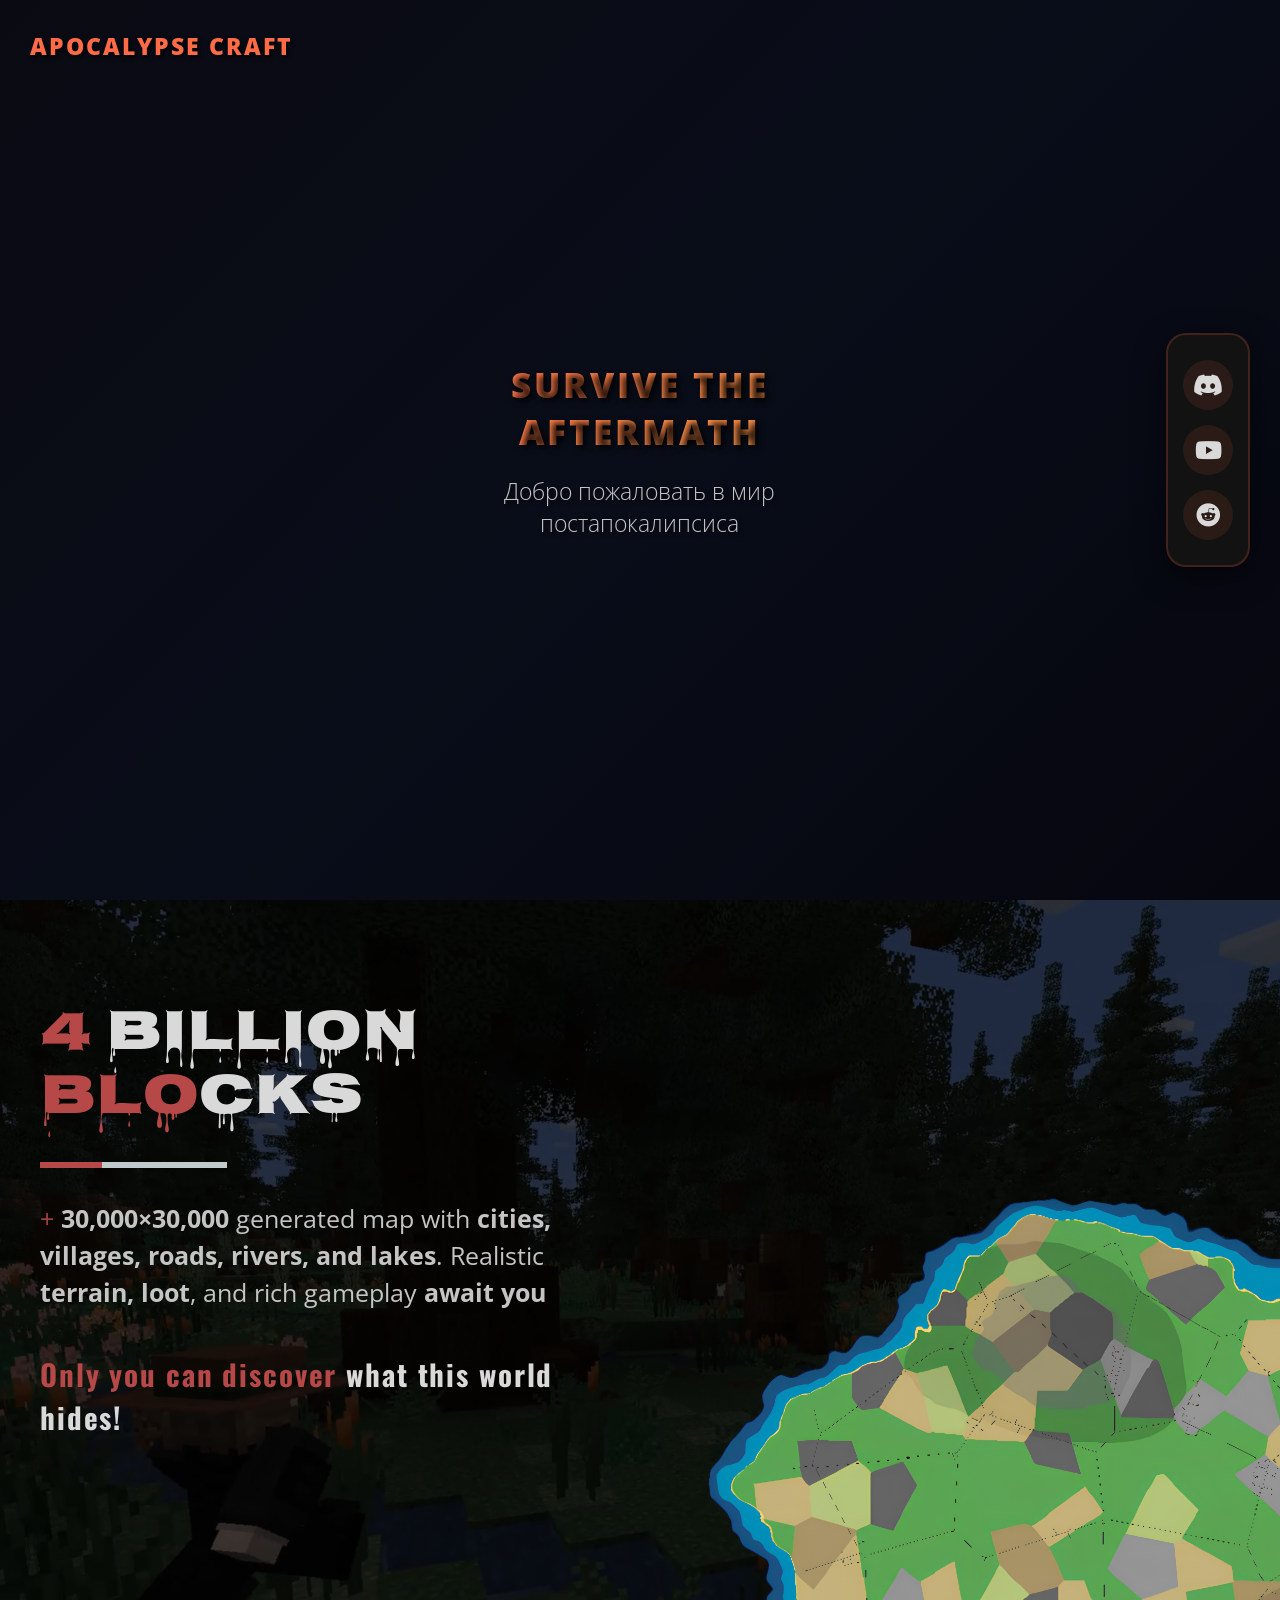
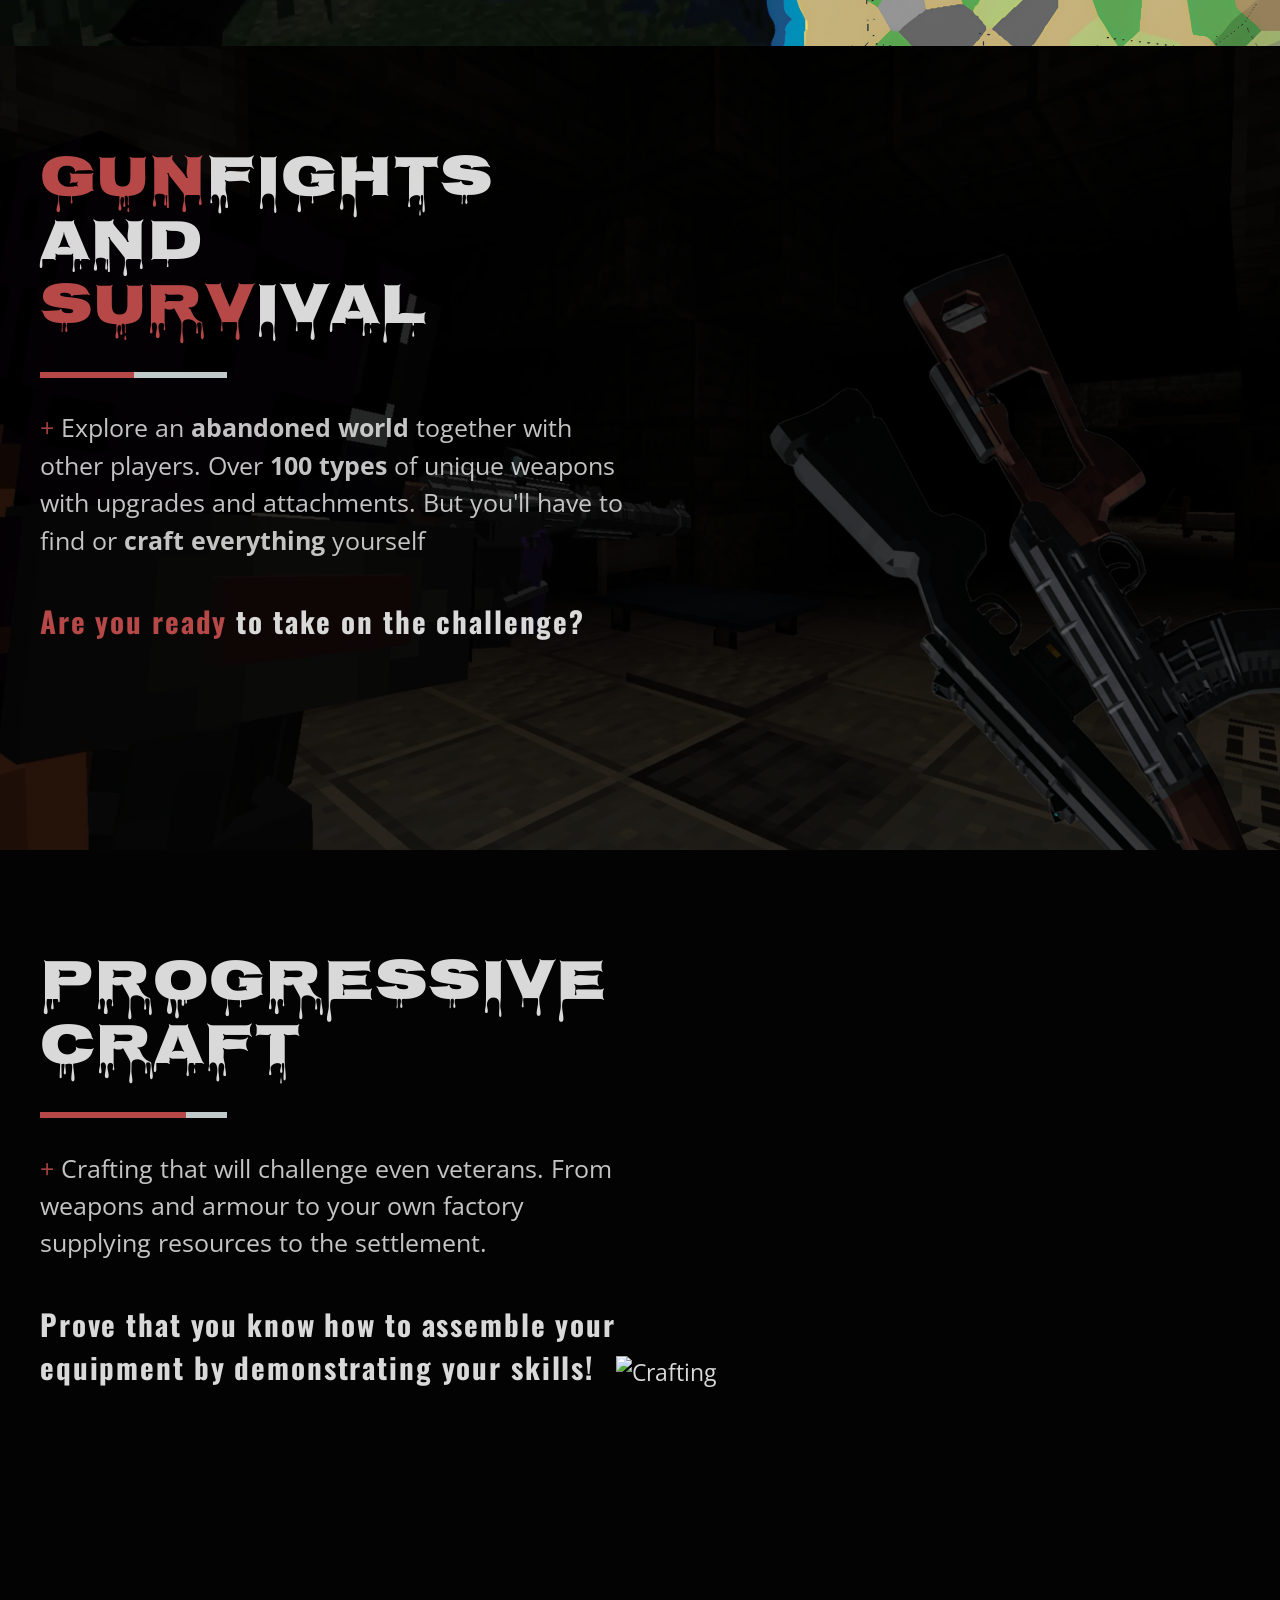
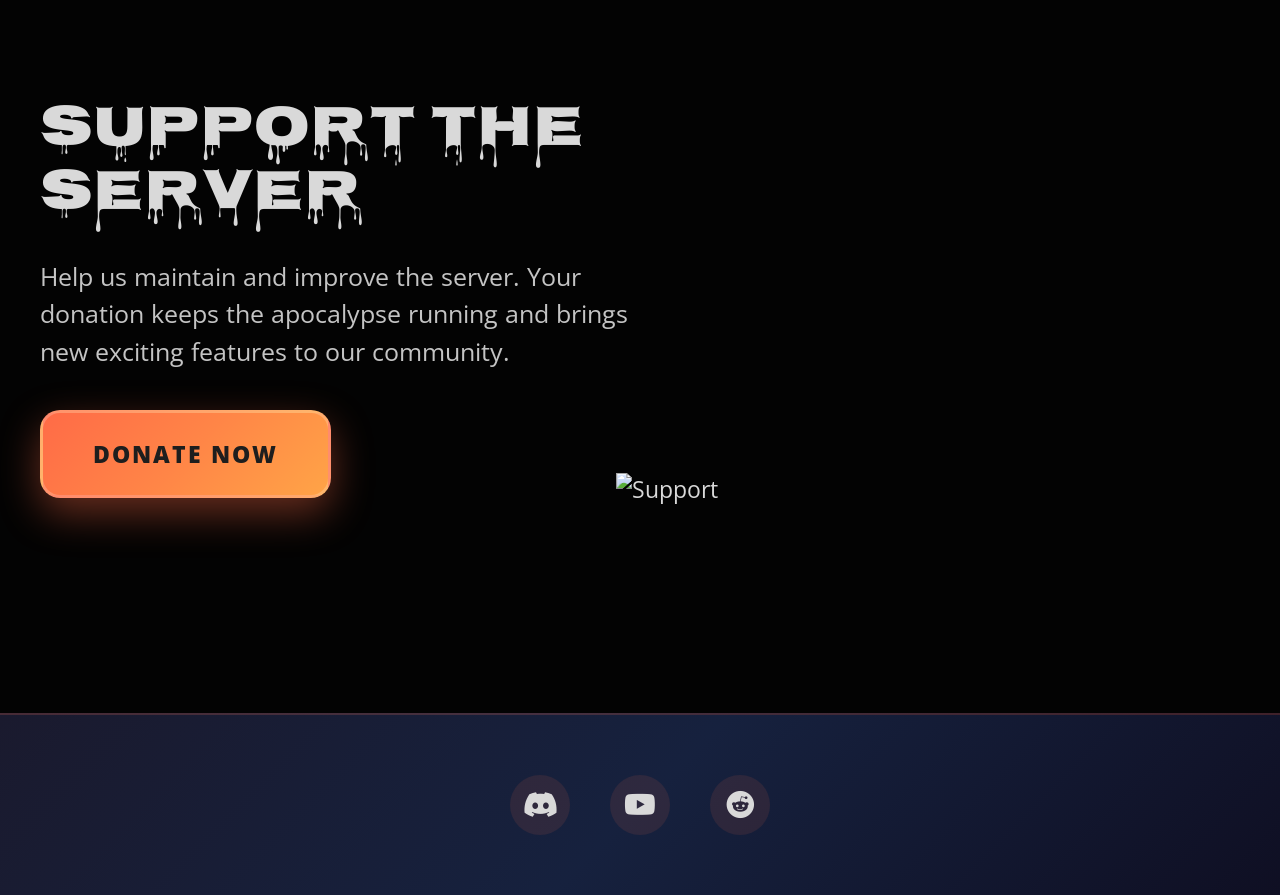
==== index.html @ eb26d397 "update kakoita" ====
<!DOCTYPE html>
<html lang="ru">
<head>
    <meta charset="UTF-8">
    <meta name="viewport" content="width=device-width, initial-scale=1.0">
    <title>Apocalypse Craft - Майнкрафт Сервер</title>
    <link href="https://cdnjs.cloudflare.com/ajax/libs/font-awesome/6.0.0/css/all.min.css" rel="stylesheet">
    <link rel="preconnect" href="https://fonts.googleapis.com">
    <link rel="preconnect" href="https://fonts.gstatic.com" crossorigin>
    <link href="https://fonts.googleapis.com/css2?family=Bebas+Neue&family=Nosifer&family=Open+Sans:ital,wght@0,300..800;1,300..800&family=Oswald:wght@200..700&family=Roboto:ital,wght@0,100..900;1,100..900&display=swap" rel="stylesheet">


    <link rel="stylesheet" href="style.css">
</head>
<body>
<!-- Героическая секция -->
<section class="hero-section">
    <div class="smoke-overlay"></div>
    <video class="hero-video" autoplay muted loop>
        <source src="https://commondatastorage.googleapis.com/gtv-videos-bucket/sample/BigBuckBunny.mp4"
                type="video/mp4">
    </video>
    <div class="hero-overlay"></div>

    <div class="logo">APOCALYPSE CRAFT</div>

    <div class="social-panel">
        <a href="#" class="social-icon">
            <i class="fab fa-discord"></i>
        </a>
        <a href="#" class="social-icon">
            <i class="fab fa-youtube"></i>
        </a>
        <a href="#" class="social-icon">
            <i class="fab fa-reddit"></i>
        </a>
    </div>

    <div class="hero-content">
        <div class="hero-text">
            <h1 class="hero-title">SURVIVE THE AFTERMATH</h1>
            <p class="hero-subtitle">Добро пожаловать в мир постапокалипсиса</p>
        </div>
    </div>
</section>

<!-- Мобильная панель соцсетей -->
<div class="mobile-social">
    <a href="#" class="social-icon">
        <i class="fab fa-discord"></i>
    </a>
    <a href="#" class="social-icon">
        <i class="fab fa-youtube"></i>
    </a>
    <a href="#" class="social-icon">
        <i class="fab fa-reddit"></i>
    </a>
</div>

<!-- Секция 1: 4 billion blocks -->
<section class="content-section section-1">
    <img src="img/back1.png" alt="" class="bg">
    <div class="smoke-overlay"></div>
    <div class="section-overlay"></div>

    <div class="container">
        <div class="content-text">
            <h2><span>4 </span>billion <span>blo</span>cks</h2>
            <div class="planka planka1"><span></span><span></span></div>
            <p><span>+</span>
                <strong>30,000×30,000</strong> generated map with <strong>cities, villages, roads, rivers, and lakes</strong>. Realistic
                <strong>terrain, loot</strong>,
                and
                rich gameplay <strong>await you</strong>
            </p>
            <div class="cta-text"><span>Only you can discover</span> what this world hides!</div>
        </div>
    </div>
    <img src="img/map.png" alt="Minecraft World" class="ui-element">
</section>

<!-- Секция 2: Gunfights and Survival -->
<section class="content-section section-2">
    <img src="img/back2.png" alt="" class="bg">
    <div class="smoke-overlay"></div>
    <div class="section-overlay"></div>
    <div class="container">
        <div class="content-text">
            <h2><span>Gun</span>fights and<br><span>Surv</span>ival</h2>
            <div class="planka planka2"><span></span><span></span></div>
            <p><span>+</span> Explore an <strong>abandoned world</strong> together with other players. Over <strong>100 types</strong> of unique weapons with
                upgrades and attachments. But you'll have to find or <strong>craft everything</strong> yourself</p>
            <div class="cta-text"><span>Are you ready</span> to take on the challenge?</div>
        </div>
    </div>
    <img src="img/rifle.png"
         alt="Combat Gear" class="ui-element">
</section>

<!-- Секция 3: Progressive Craft -->
<section class="content-section section-3">
    <div class="smoke-overlay"></div>
    <div class="section-overlay"></div>
    <div class="container">
        <div class="content-grid">
            <div class="content-text">
                <h2>Progressive Craft</h2>
                <div class="planka planka3"><span></span><span></span></div>
                <p><span>+</span> Crafting that will challenge even veterans. From weapons and armour to your own factory supplying
                    resources to the settlement.</p>
                <div class="cta-text">Prove that you know how to assemble your equipment by demonstrating your skills!
                </div>
            </div>
            <div class="content-image">
                <img src="https://images.unsplash.com/photo-1581833971358-2c8b550f87b3?w=800&h=600&fit=crop"
                     alt="Crafting" class="ui-element">
            </div>
        </div>
    </div>
</section>

<!-- Секция 4: Донат -->
<section class="content-section section-4">
    <div class="smoke-overlay"></div>
    <div class="section-overlay"></div>
    <div class="container">
        <div class="content-grid">
            <div class="content-text">
                <h2>Support the<br>Server</h2>
                <p>Help us maintain and improve the server. Your donation keeps the apocalypse running and brings new
                    exciting features to our community.</p>
                <a href="#" class="donate-btn">Donate Now</a>
            </div>
            <div class="content-image">
                <img src="https://images.unsplash.com/photo-1559526324-593bc073d938?w=800&h=600&fit=crop" alt="Support"
                     class="ui-element">
            </div>
        </div>
    </div>
</section>

<!-- Футер -->
<footer class="footer">
    <div class="footer-social">
        <a href="#" class="social-icon">
            <i class="fab fa-discord"></i>
        </a>
        <a href="#" class="social-icon">
            <i class="fab fa-youtube"></i>
        </a>
        <a href="#" class="social-icon">
            <i class="fab fa-reddit"></i>
        </a>
    </div>
</footer>

<script src="main.js"></script>
</body>
</html>
---- style.css ----
* {
  margin: 0;
  padding: 0;
  box-sizing: border-box;
}

html {
  font-size: calc(1vw + 0.5rem);
}

body {
  font-family: "Open Sans", sans-serif;
  color: #D9D9D9;
  overflow-x: hidden;
  font-size: calc(1vw + 0.5rem);
  background: #0a0a0a;
}

@keyframes smokeFloat {
  0%, 100% {
    opacity: 0.3;
    transform: translateY(0px);
  }
  50% {
    opacity: 0.5;
    transform: translateY(-10px);
  }
}
@keyframes heroFadeIn {
  from {
    opacity: 0;
    transform: translateY(30px);
  }
  to {
    opacity: 1;
    transform: translateY(0);
  }
}
@keyframes slideInLeft {
  from {
    opacity: 0;
    transform: translateX(-50px);
  }
  to {
    opacity: 1;
    transform: translateX(0);
  }
}
@keyframes slideInRight {
  from {
    opacity: 0;
    transform: translateX(50px);
  }
  to {
    opacity: 1;
    transform: translateX(0);
  }
}
@keyframes ambientGlow {
  0% {
    opacity: 0.3;
  }
  100% {
    opacity: 0.7;
  }
}
.hero-section {
  position: relative;
  height: 100vh;
  overflow: hidden;
  display: flex;
  align-items: center;
  justify-content: center;
  background: linear-gradient(135deg, #1a1a2e, #16213e, #0f0f23);
}
.hero-section .hero-video {
  position: absolute;
  top: 0;
  left: 0;
  width: 100%;
  height: 100%;
  top: 50%;
  left: 50%;
  min-width: 100%;
  min-height: 100%;
  width: auto;
  height: auto;
  transform: translate(-50%, -50%);
  z-index: -1;
  opacity: 0.4;
}
.hero-section .hero-overlay {
  position: absolute;
  top: 0;
  left: 0;
  width: 100%;
  height: 100%;
  background: rgba(0, 0, 0, 0.6);
  z-index: 0;
}
.hero-section .hero-content {
  position: relative;
  height: 100vh;
  display: flex;
  align-items: center;
  justify-content: center;
  text-align: center;
  z-index: 2;
  padding: 20px;
}
.hero-section .hero-text {
  max-width: 90%;
  animation: heroFadeIn 2s ease-out;
}
.hero-section .hero-title {
  font-weight: 900;
  margin-bottom: 20px;
  text-shadow: 3px 3px 6px rgba(0, 0, 0, 0.9);
  letter-spacing: 3px;
  background: linear-gradient(135deg, #ff6b47, #ff8547, #ffa447);
  -webkit-background-clip: text;
  -webkit-text-fill-color: transparent;
  background-clip: text;
}
.hero-section .hero-subtitle {
  text-shadow: 2px 2px 4px rgba(0, 0, 0, 0.9);
  opacity: 0.9;
  font-weight: 300;
}

.logo {
  position: absolute;
  top: 30px;
  left: 30px;
  z-index: 3;
  font-weight: 900;
  color: #ff6b47;
  text-shadow: 2px 2px 4px rgba(0, 0, 0, 0.8);
  letter-spacing: 2px;
}

.social-panel {
  position: absolute;
  right: 30px;
  top: 50%;
  transform: translateY(-50%);
  z-index: 3;
  background: rgba(20, 20, 20, 0.95);
  padding: 25px 15px;
  border-radius: 20px;
  backdrop-filter: blur(15px);
  border: 2px solid rgba(255, 107, 71, 0.2);
  box-shadow: 0 10px 30px rgba(0, 0, 0, 0.5);
}

.social-icon {
  display: block;
  width: 50px;
  height: 50px;
  margin-bottom: 15px;
  background: rgba(255, 107, 71, 0.1);
  border-radius: 50%;
  display: flex;
  align-items: center;
  justify-content: center;
  color: #D9D9D9;
  text-decoration: none;
  font-size: 24px;
  transition: all 0.4s cubic-bezier(0.175, 0.885, 0.32, 1.275);
  border: 2px solid transparent;
}
.social-icon:last-child {
  margin-bottom: 0;
}
.social-icon:hover {
  background: linear-gradient(135deg, #ff6b47, #ff8547, #ffa447);
  color: #1E1E1E;
  transform: scale(1.15) rotate(5deg);
  border-color: rgba(255, 107, 71, 0.5);
  box-shadow: 0 5px 20px rgba(255, 107, 71, 0.4);
}

.mobile-social {
  display: none;
  padding: 20px 0;
  background: rgba(20, 20, 20, 0.95);
  text-align: center;
  backdrop-filter: blur(15px);
  border-bottom: 2px solid rgba(255, 107, 71, 0.2);
}
.mobile-social .social-icon {
  display: inline-block;
  margin: 0 15px;
}

.content-section {
  max-height: 100vh;
  position: relative;
  display: flex;
  align-items: center;
  justify-content: center;
  padding: 100px 0;
  overflow: hidden;
}
@media (min-width: 2500px) {
  .content-section {
    padding: 10rem 0;
  }
}
@media (max-width: 2500px) {
  .content-section {
    padding: 5rem 0;
  }
}
@media (max-width: 1600px) {
  .content-section {
    padding-bottom: 10rem;
  }
}
.bg {
  position: absolute;
  left: 0;
  top: 0;
  width: 100vw;
  height: 100vh;
  object-fit: cover;
}

.section-overlay {
  position: absolute;
  top: 0;
  left: 0;
  width: 100%;
  height: 100%;
  background: rgba(0, 0, 0, 0.75);
  z-index: 0;
}

.container {
  max-width: 1600px;
  margin: 0 auto;
  padding: 0 40px;
  position: relative;
  z-index: 2;
  width: 100%;
}

.content-text {
  position: relative;
  z-index: 3;
  animation: slideInLeft 1s ease-out;
}
@media (min-width: 1000px) {
  .content-text {
    max-width: 50%;
  }
}
@media (max-width: 1000px) {
  .content-text {
    max-width: 90%;
  }
}
@media (max-width: 600px) {
  .content-text {
    max-width: 95%;
  }
}
.content-text h2 {
  font-family: "Nosifer", sans-serif;
  font-size: 2.8rem;
  font-weight: 500;
  margin-bottom: 30px;
  line-height: 1.1;
}
.content-text h2 span {
  color: #b64848;
}
@media (max-width: 1000px) {
  .content-text h2 {
    font-size: 3.2rem;
  }
}
.content-text p {
  font-size: 1.2rem;
  line-height: 1.5;
  margin-bottom: 40px;
  opacity: 0.9;
  font-weight: 400;
}
@media (max-width: 1000px) {
  .content-text p {
    font-size: 1.8rem;
  }
}
.content-text p span {
  color: #b64848;
}
.content-text .planka {
  display: flex;
  padding-bottom: 1.5rem;
}
.content-text .planka span {
  display: block;
  height: 0.3rem;
}
.content-text .planka span:first-child {
  background: #b64848;
}
.content-text .planka span:last-child {
  background: #C0CACB;
}
.content-text .planka1 span:first-child {
  width: 3rem;
}
.content-text .planka1 span:last-child {
  width: 6rem;
}
.content-text .planka2 span:first-child {
  width: 4.5rem;
}
.content-text .planka2 span:last-child {
  width: 4.5rem;
}
.content-text .planka3 span:first-child {
  width: 7rem;
}
.content-text .planka3 span:last-child {
  width: 2rem;
}

.cta-text {
  font-family: "Oswald", sans-serif;
  font-size: 1.4rem;
  font-weight: 700;
  letter-spacing: 0.09rem;
  text-shadow: none;
}
.cta-text span {
  color: #b64848;
}
@media (max-width: 1000px) {
  .cta-text {
    font-size: 2.4rem;
  }
}

.ui-element {
  animation: slideInRight 1s ease-out;
  transition: all 0.3s ease;
  z-index: 2;
  pointer-events: auto;
  width: 20rem;
}
@media (min-width: 1920px) {
  .ui-element {
    width: 35rem;
  }
}
@media (min-width: 1600px) {
  .ui-element {
    width: 30rem;
    position: absolute;
    right: 0;
    bottom: 0;
  }
}
@media (max-width: 1600px) {
  .ui-element {
    width: 30rem;
    position: absolute;
    right: 0;
    bottom: 0;
  }
}
@media (max-width: 1000px) {
  .ui-element {
    width: 25rem;
    bottom: -10rem;
  }
}
@media (max-width: 600px) {
  .ui-element {
    width: 20rem;
  }
}

.donate-btn {
  display: inline-block;
  padding: 25px 50px;
  background: linear-gradient(135deg, #ff6b47, #ff8547, #ffa447);
  color: #1E1E1E;
  text-decoration: none;
  font-weight: 900;
  border-radius: 20px;
  transition: all 0.4s cubic-bezier(0.175, 0.885, 0.32, 1.275);
  box-shadow: 0 15px 40px rgba(255, 107, 71, 0.4);
  text-transform: uppercase;
  letter-spacing: 2px;
  border: 3px solid rgba(255, 255, 255, 0.2);
  position: relative;
  overflow: hidden;
}
.donate-btn::before {
  content: "";
  position: absolute;
  top: 0;
  left: 0;
  width: 100%;
  height: 100%;
  top: 0;
  left: -100%;
  background: linear-gradient(90deg, transparent, rgba(255, 255, 255, 0.3), transparent);
  transition: left 0.8s ease;
}
.donate-btn:hover {
  transform: translateY(-8px) scale(1.05);
  box-shadow: 0 25px 60px rgba(255, 107, 71, 0.4);
  border-color: rgba(255, 255, 255, 0.4);
}
.donate-btn:hover::before {
  left: 100%;
}

.footer {
  background: linear-gradient(135deg, #1a1a2e, #16213e, #0f0f23);
  padding: 60px 0;
  text-align: center;
  position: relative;
  z-index: 2;
  border-top: 2px solid rgba(255, 107, 71, 0.2);
}

.footer-social {
  display: flex;
  align-items: center;
  justify-content: center;
  gap: 40px;
}
.footer-social .social-icon {
  position: relative;
  margin: 0;
  width: 60px;
  height: 60px;
  font-size: 28px;
}

@media (max-width: 768px) {
  .social-panel {
    display: none;
  }
  .mobile-social {
    display: block;
  }
  .container {
    padding: 0 20px;
  }
  .content-section {
    background-attachment: scroll;
  }
  .logo {
    top: 20px;
    left: 20px;
  }
  .donate-btn {
    padding: 20px 40px;
  }
}
@media (max-width: 480px) {
  .hero-content {
    padding: 10px;
  }
  .donate-btn {
    padding: 15px 30px;
    font-size: 1rem;
  }
  .footer-social {
    flex-direction: row;
    flex-wrap: wrap;
    gap: 20px;
  }
  .footer-social .social-icon {
    width: 50px;
    height: 50px;
    font-size: 24px;
  }
}

/*# sourceMappingURL=style.css.map */
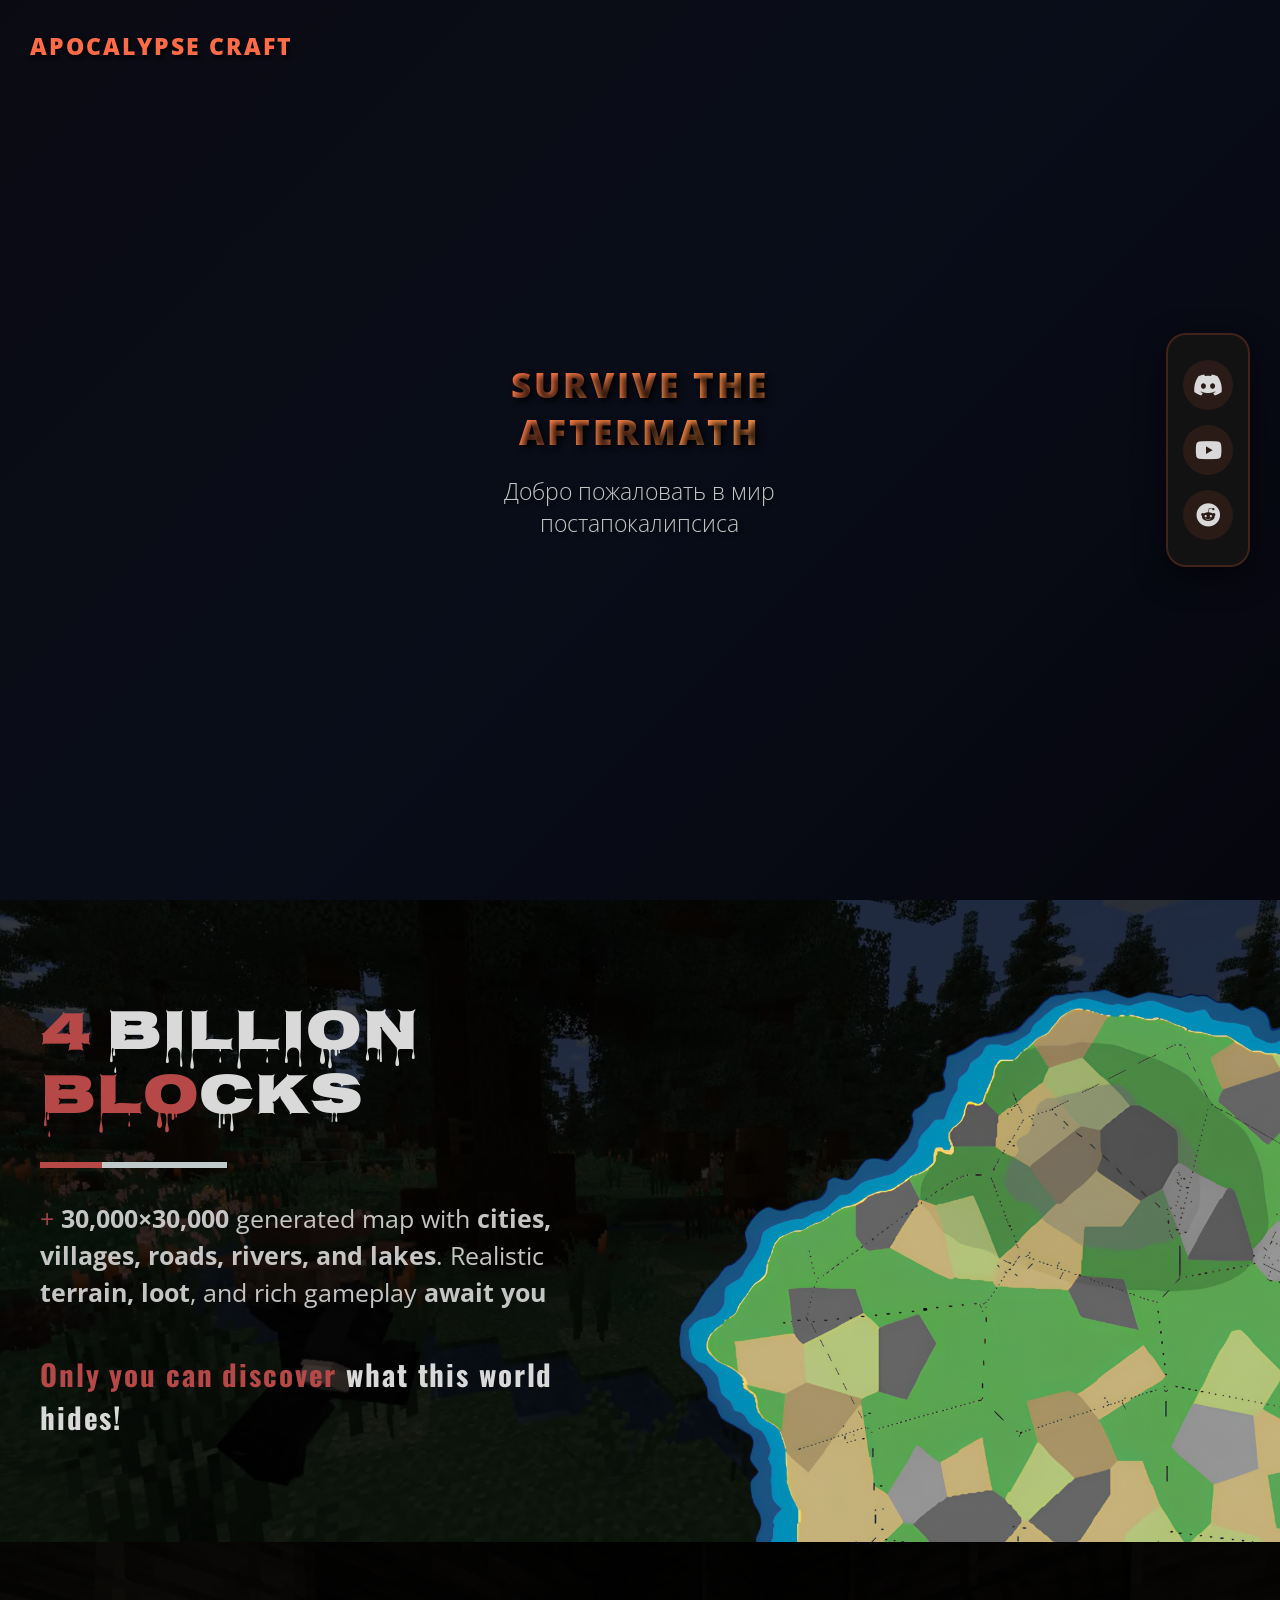
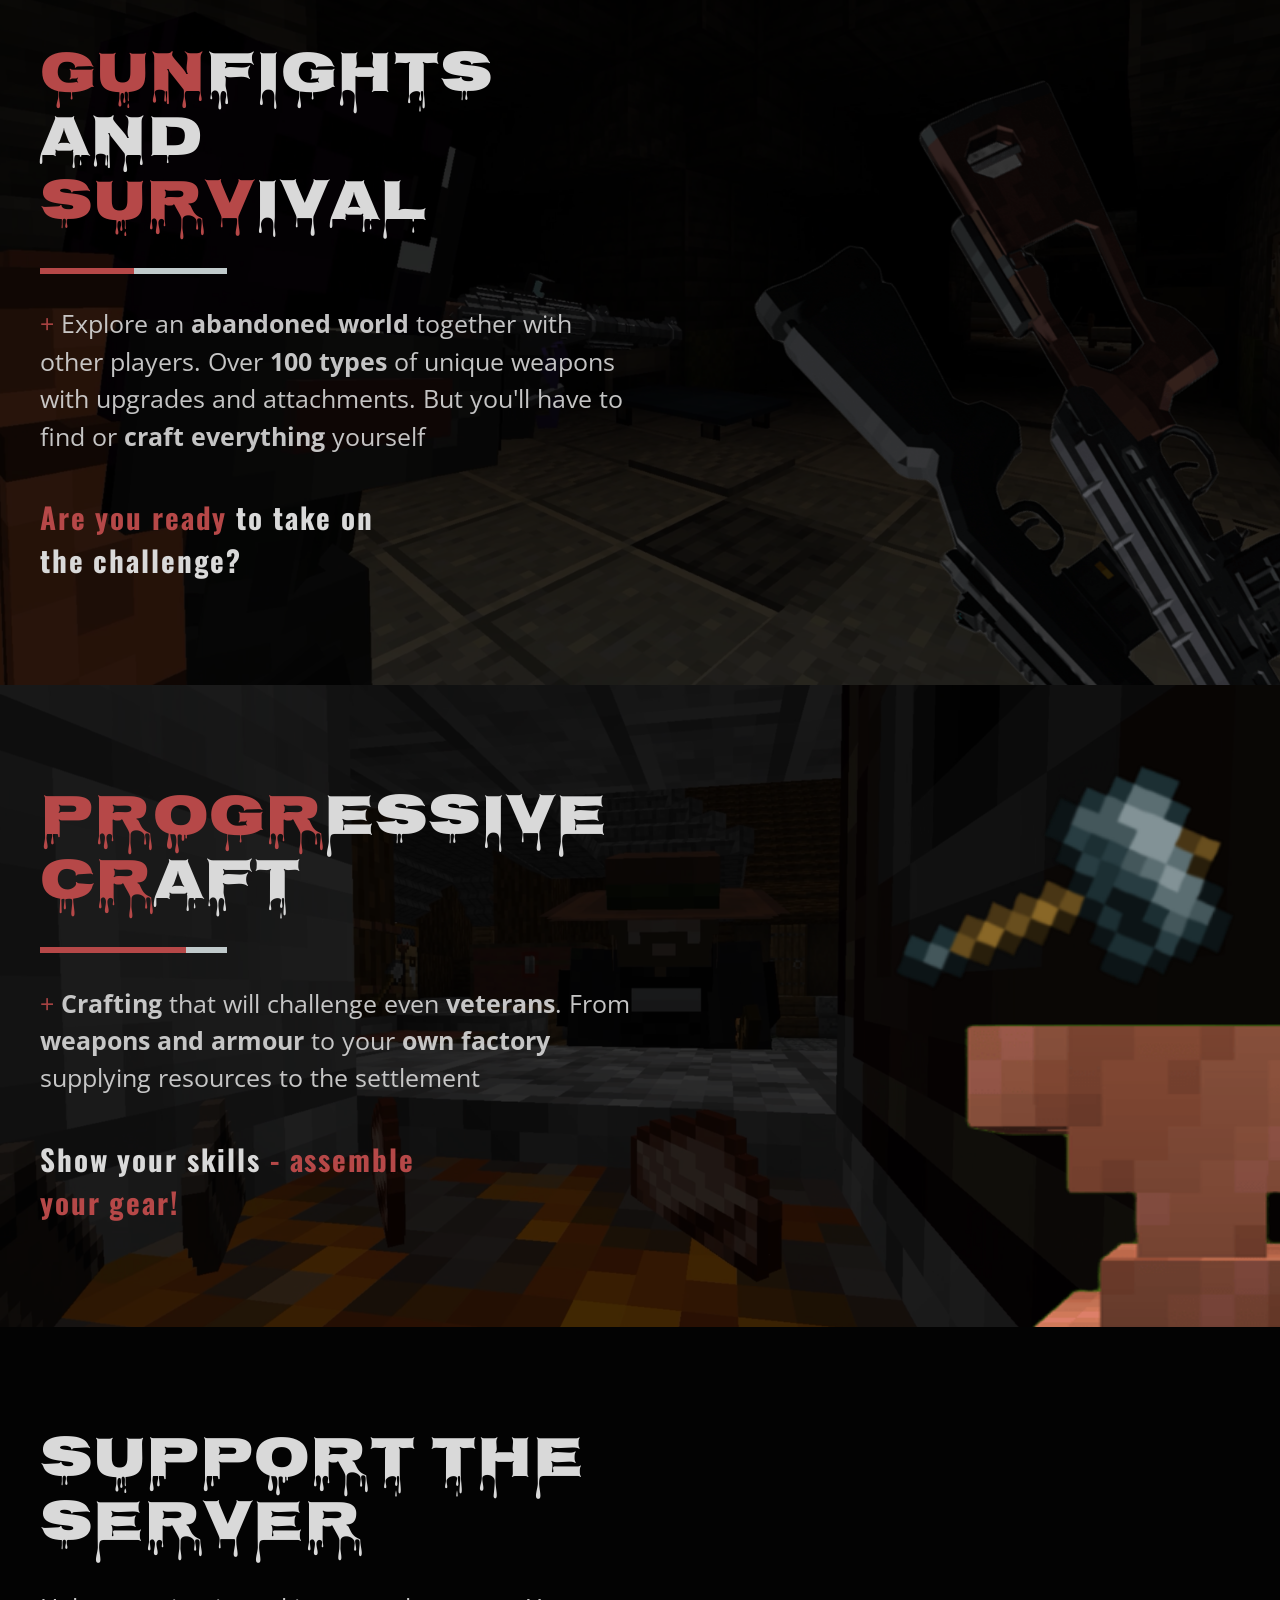
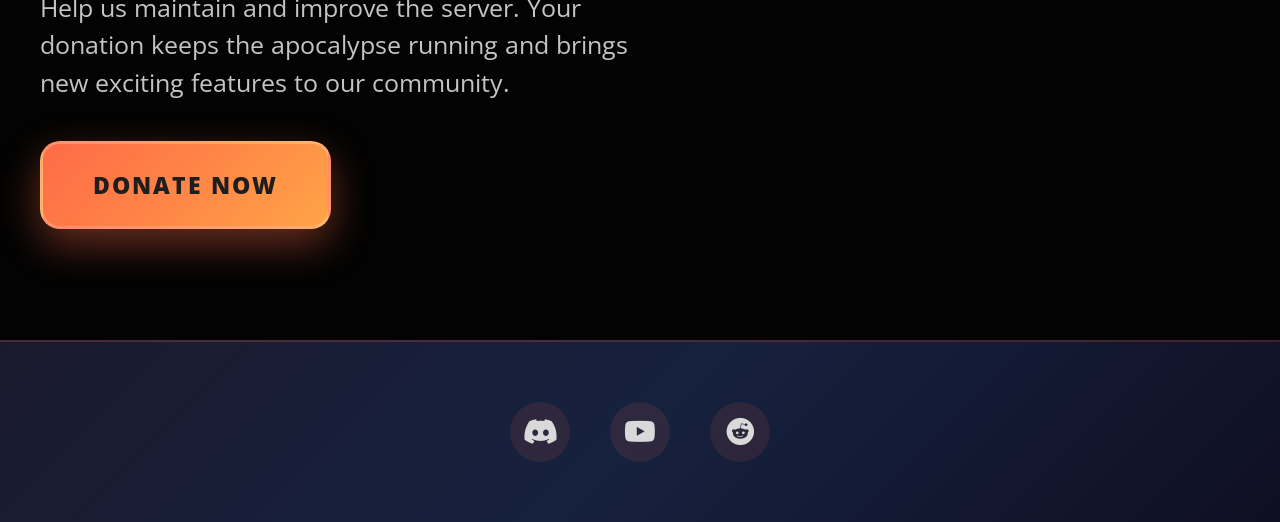
==== commit e9a7d2a9: "update sections 1,2,3" ====
--- a/index.html
+++ b/index.html
@@ -7,7 +7,8 @@
     <link href="https://cdnjs.cloudflare.com/ajax/libs/font-awesome/6.0.0/css/all.min.css" rel="stylesheet">
     <link rel="preconnect" href="https://fonts.googleapis.com">
     <link rel="preconnect" href="https://fonts.gstatic.com" crossorigin>
-    <link href="https://fonts.googleapis.com/css2?family=Bebas+Neue&family=Nosifer&family=Open+Sans:ital,wght@0,300..800;1,300..800&family=Oswald:wght@200..700&family=Roboto:ital,wght@0,100..900;1,100..900&display=swap" rel="stylesheet">
+    <link href="https://fonts.googleapis.com/css2?family=Bebas+Neue&family=Nosifer&family=Open+Sans:ital,wght@0,300..800;1,300..800&family=Oswald:wght@200..700&family=Roboto:ital,wght@0,100..900;1,100..900&display=swap"
+          rel="stylesheet">
 
 
     <link rel="stylesheet" href="style.css">
@@ -68,7 +69,8 @@
             <h2><span>4 </span>billion <span>blo</span>cks</h2>
             <div class="planka planka1"><span></span><span></span></div>
             <p><span>+</span>
-                <strong>30,000×30,000</strong> generated map with <strong>cities, villages, roads, rivers, and lakes</strong>. Realistic
+                <strong>30,000×30,000</strong> generated map with <strong>cities, villages, roads, rivers, and
+                    lakes</strong>. Realistic
                 <strong>terrain, loot</strong>,
                 and
                 rich gameplay <strong>await you</strong>
@@ -84,39 +86,39 @@
     <img src="img/back2.png" alt="" class="bg">
     <div class="smoke-overlay"></div>
     <div class="section-overlay"></div>
+
     <div class="container">
         <div class="content-text">
             <h2><span>Gun</span>fights and<br><span>Surv</span>ival</h2>
             <div class="planka planka2"><span></span><span></span></div>
-            <p><span>+</span> Explore an <strong>abandoned world</strong> together with other players. Over <strong>100 types</strong> of unique weapons with
+            <p><span>+</span> Explore an <strong>abandoned world</strong> together with other players. Over <strong>100
+                types</strong> of unique weapons with
                 upgrades and attachments. But you'll have to find or <strong>craft everything</strong> yourself</p>
-            <div class="cta-text"><span>Are you ready</span> to take on the challenge?</div>
+            <div class="cta-text"><span>Are you ready</span> to take on <br> the challenge?</div>
         </div>
     </div>
-    <img src="img/rifle.png"
-         alt="Combat Gear" class="ui-element">
+    <img src="img/rifle.png" alt="Combat Gear" class="ui-element">
 </section>
 
 <!-- Секция 3: Progressive Craft -->
 <section class="content-section section-3">
+    <img src="img/back3.png" alt="" class="bg">
     <div class="smoke-overlay"></div>
     <div class="section-overlay"></div>
+
     <div class="container">
-        <div class="content-grid">
-            <div class="content-text">
-                <h2>Progressive Craft</h2>
-                <div class="planka planka3"><span></span><span></span></div>
-                <p><span>+</span> Crafting that will challenge even veterans. From weapons and armour to your own factory supplying
-                    resources to the settlement.</p>
-                <div class="cta-text">Prove that you know how to assemble your equipment by demonstrating your skills!
-                </div>
-            </div>
-            <div class="content-image">
-                <img src="https://images.unsplash.com/photo-1581833971358-2c8b550f87b3?w=800&h=600&fit=crop"
-                     alt="Crafting" class="ui-element">
-            </div>
+        <div class="content-text">
+            <h2><span>Progr</span>essive <span>Cr</span>aft</h2>
+            <div class="planka planka3"><span></span><span></span></div>
+            <p><span>+</span> <strong>Crafting</strong> that will challenge even <strong>veterans</strong>. From
+                <strong>weapons and armour</strong> to your
+                <strong>own factory</strong>
+                supplying
+                resources to the settlement</p>
+            <div class="cta-text">Show your skills <span>- assemble <br> your gear!</span></div>
         </div>
     </div>
+    <img src="img/craft.png" alt="Crafting" class="ui-element">
 </section>
 
 <!-- Секция 4: Донат -->
--- a/style.css
+++ b/style.css
@@ -194,35 +194,19 @@
 }
 
 .content-section {
-  max-height: 100vh;
   position: relative;
   display: flex;
   align-items: center;
   justify-content: center;
-  padding: 100px 0;
   overflow: hidden;
 }
-@media (min-width: 2500px) {
-  .content-section {
-    padding: 10rem 0;
-  }
-}
-@media (max-width: 2500px) {
-  .content-section {
-    padding: 5rem 0;
-  }
-}
-@media (max-width: 1600px) {
-  .content-section {
-    padding-bottom: 10rem;
-  }
-}
+
 .bg {
   position: absolute;
   left: 0;
   top: 0;
   width: 100vw;
-  height: 100vh;
+  height: 100%;
   object-fit: cover;
 }
 
@@ -245,10 +229,62 @@
   width: 100%;
 }
 
+.ui-element {
+  animation: slideInRight 1s ease-out;
+  transition: all 0.3s ease;
+  z-index: 2;
+  pointer-events: auto;
+  width: 20rem;
+}
+@media (min-width: 1920px) {
+  .ui-element {
+    width: 35rem;
+  }
+}
+@media (min-width: 1600px) {
+  .ui-element {
+    width: 40rem;
+    position: absolute;
+    right: -5rem;
+    bottom: 0;
+  }
+}
+@media (max-width: 1600px) {
+  .ui-element {
+    width: 37rem;
+    position: absolute;
+    right: -5rem;
+    bottom: 0;
+  }
+}
+@media (max-width: 1000px) {
+  .ui-element {
+    width: 25rem;
+    right: 0;
+    bottom: -7rem;
+  }
+}
+@media (max-width: 600px) {
+  .ui-element {
+    width: 27rem;
+  }
+}
+
 .content-text {
   position: relative;
   z-index: 3;
   animation: slideInLeft 1s ease-out;
+  padding: 5rem 0;
+}
+@media (max-width: 2500px) {
+  .content-text {
+    padding: 5rem 0;
+  }
+}
+@media (max-width: 1600px) {
+  .content-text {
+    padding: 5rem 0;
+  }
 }
 @media (min-width: 1000px) {
   .content-text {
@@ -257,12 +293,14 @@
 }
 @media (max-width: 1000px) {
   .content-text {
-    max-width: 90%;
+    max-width: 95%;
+    padding: 7rem 0 10rem 0;
   }
 }
 @media (max-width: 600px) {
   .content-text {
-    max-width: 95%;
+    max-width: 100%;
+    padding: 7rem 0 15rem 0;
   }
 }
 .content-text h2 {
@@ -275,6 +313,11 @@
 .content-text h2 span {
   color: #b64848;
 }
+@media (min-width: 1600px) {
+  .content-text h2 {
+    font-size: 2.4rem;
+  }
+}
 @media (max-width: 1000px) {
   .content-text h2 {
     font-size: 3.2rem;
@@ -287,6 +330,11 @@
   opacity: 0.9;
   font-weight: 400;
 }
+@media (min-width: 1600px) {
+  .content-text p {
+    font-size: 0.8rem;
+  }
+}
 @media (max-width: 1000px) {
   .content-text p {
     font-size: 1.8rem;
@@ -338,49 +386,14 @@
 .cta-text span {
   color: #b64848;
 }
+@media (min-width: 1600px) {
+  .cta-text {
+    font-size: 1.2rem;
+  }
+}
 @media (max-width: 1000px) {
   .cta-text {
     font-size: 2.4rem;
-  }
-}
-
-.ui-element {
-  animation: slideInRight 1s ease-out;
-  transition: all 0.3s ease;
-  z-index: 2;
-  pointer-events: auto;
-  width: 20rem;
-}
-@media (min-width: 1920px) {
-  .ui-element {
-    width: 35rem;
-  }
-}
-@media (min-width: 1600px) {
-  .ui-element {
-    width: 30rem;
-    position: absolute;
-    right: 0;
-    bottom: 0;
-  }
-}
-@media (max-width: 1600px) {
-  .ui-element {
-    width: 30rem;
-    position: absolute;
-    right: 0;
-    bottom: 0;
-  }
-}
-@media (max-width: 1000px) {
-  .ui-element {
-    width: 25rem;
-    bottom: -10rem;
-  }
-}
-@media (max-width: 600px) {
-  .ui-element {
-    width: 20rem;
   }
 }
 
@@ -454,9 +467,6 @@
   .container {
     padding: 0 20px;
   }
-  .content-section {
-    background-attachment: scroll;
-  }
   .logo {
     top: 20px;
     left: 20px;
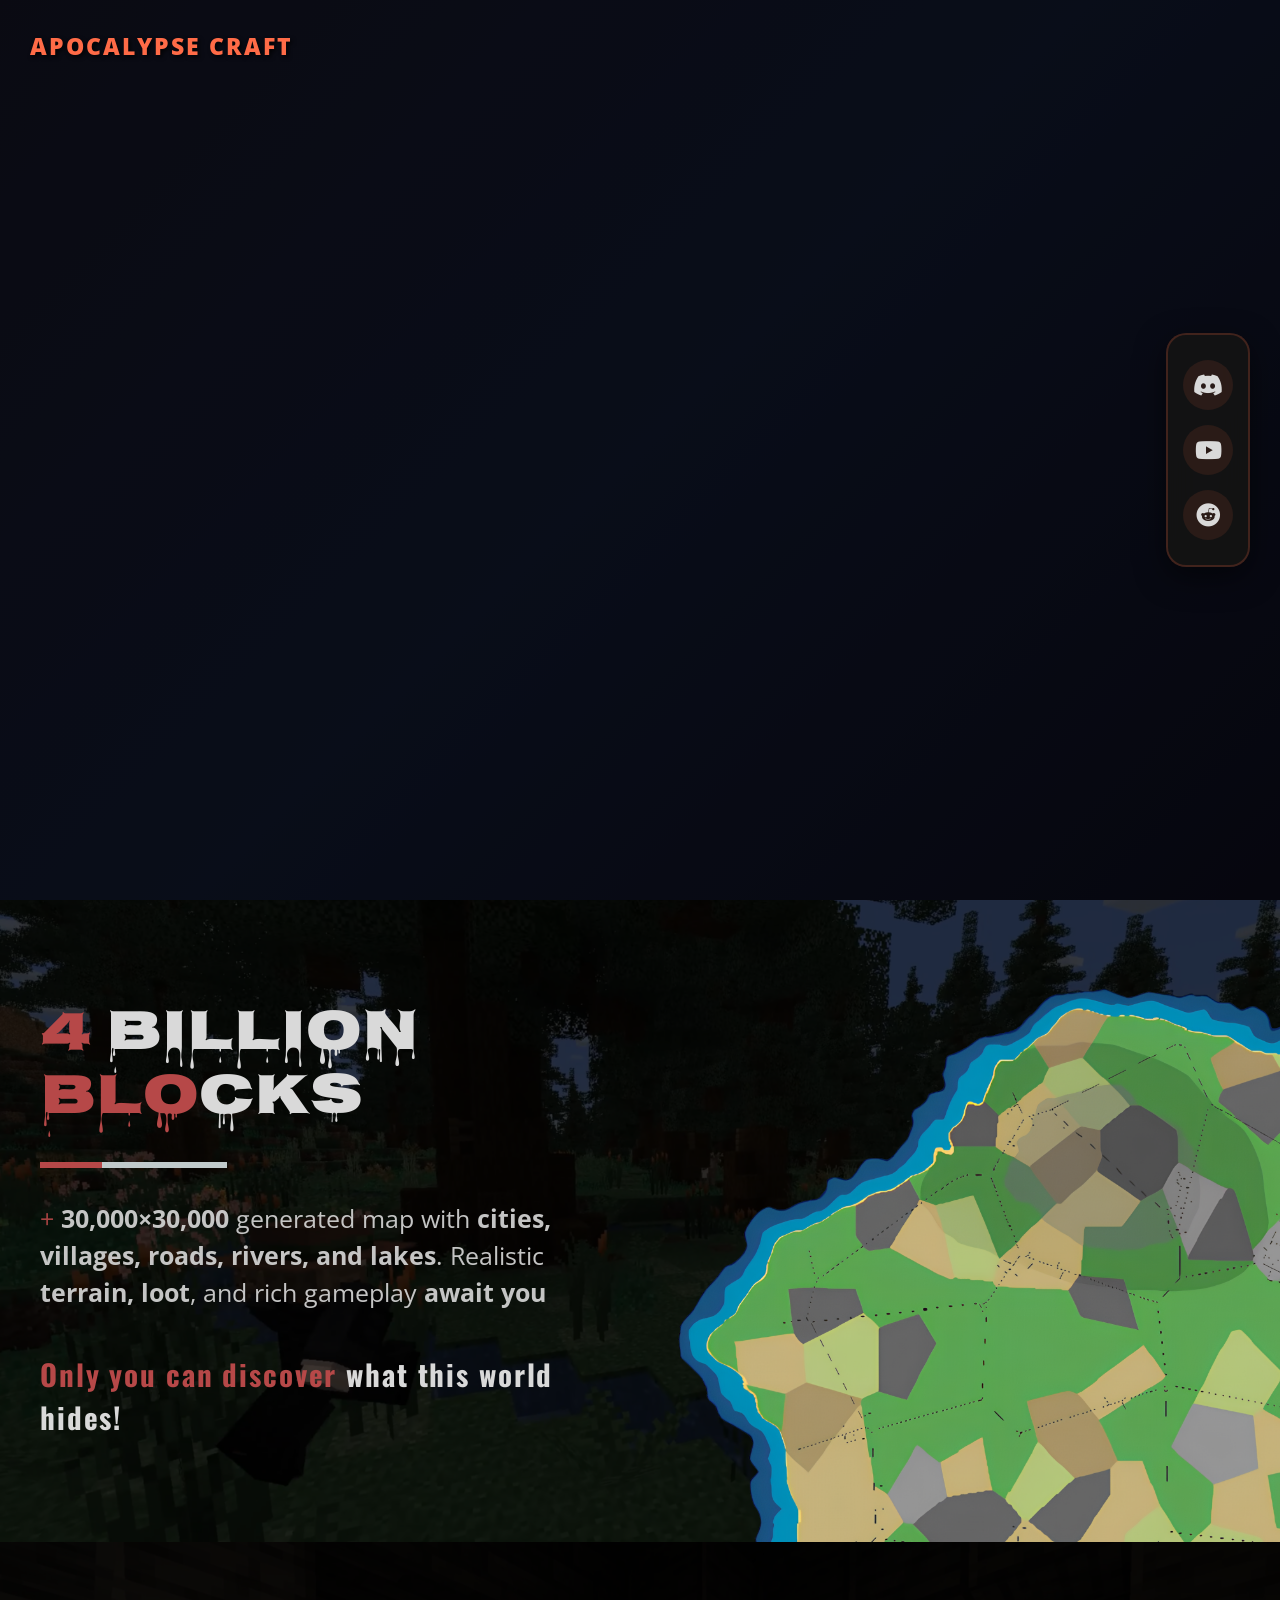
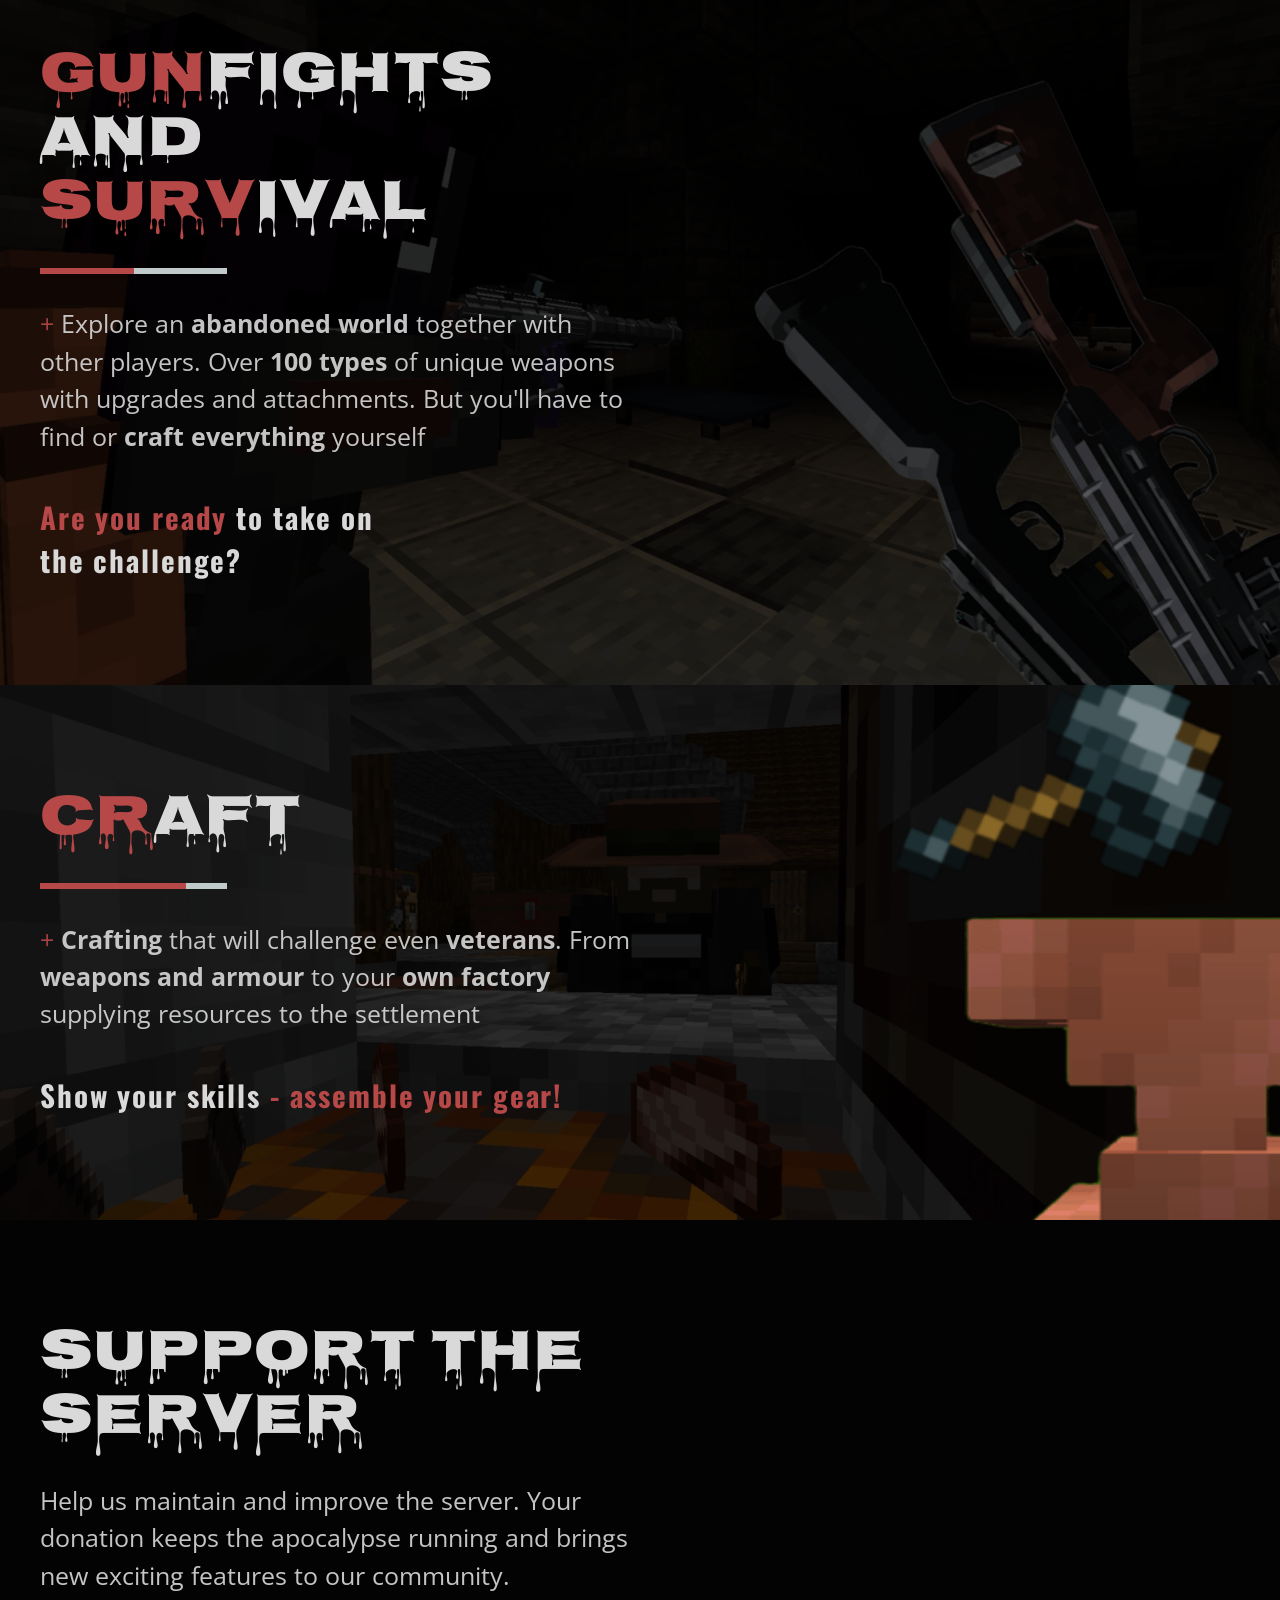
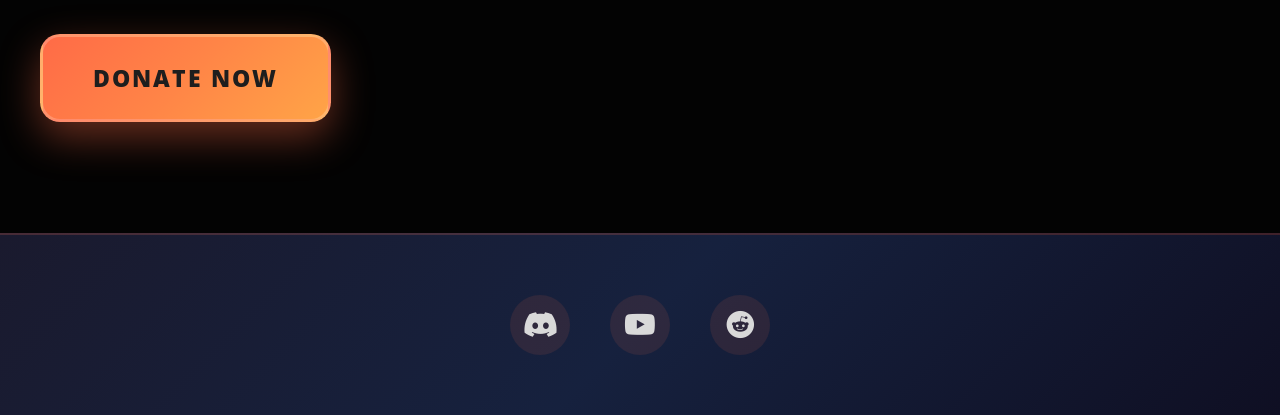
==== commit 7ac1edd9: "update" ====
--- a/index.html
+++ b/index.html
@@ -39,8 +39,8 @@
 
     <div class="hero-content">
         <div class="hero-text">
-            <h1 class="hero-title">SURVIVE THE AFTERMATH</h1>
-            <p class="hero-subtitle">Добро пожаловать в мир постапокалипсиса</p>
+<!--            <h1 class="hero-title">SURVIVE THE AFTERMATH</h1>-->
+<!--            <p class="hero-subtitle">Добро пожаловать в мир постапокалипсиса</p>-->
         </div>
     </div>
 </section>
@@ -108,14 +108,14 @@
 
     <div class="container">
         <div class="content-text">
-            <h2><span>Progr</span>essive <span>Cr</span>aft</h2>
+            <h2><span>Cr</span>aft</h2>
             <div class="planka planka3"><span></span><span></span></div>
             <p><span>+</span> <strong>Crafting</strong> that will challenge even <strong>veterans</strong>. From
                 <strong>weapons and armour</strong> to your
                 <strong>own factory</strong>
                 supplying
                 resources to the settlement</p>
-            <div class="cta-text">Show your skills <span>- assemble <br> your gear!</span></div>
+            <div class="cta-text">Show your skills <span>- assemble your gear!</span></div>
         </div>
     </div>
     <img src="img/craft.png" alt="Crafting" class="ui-element">
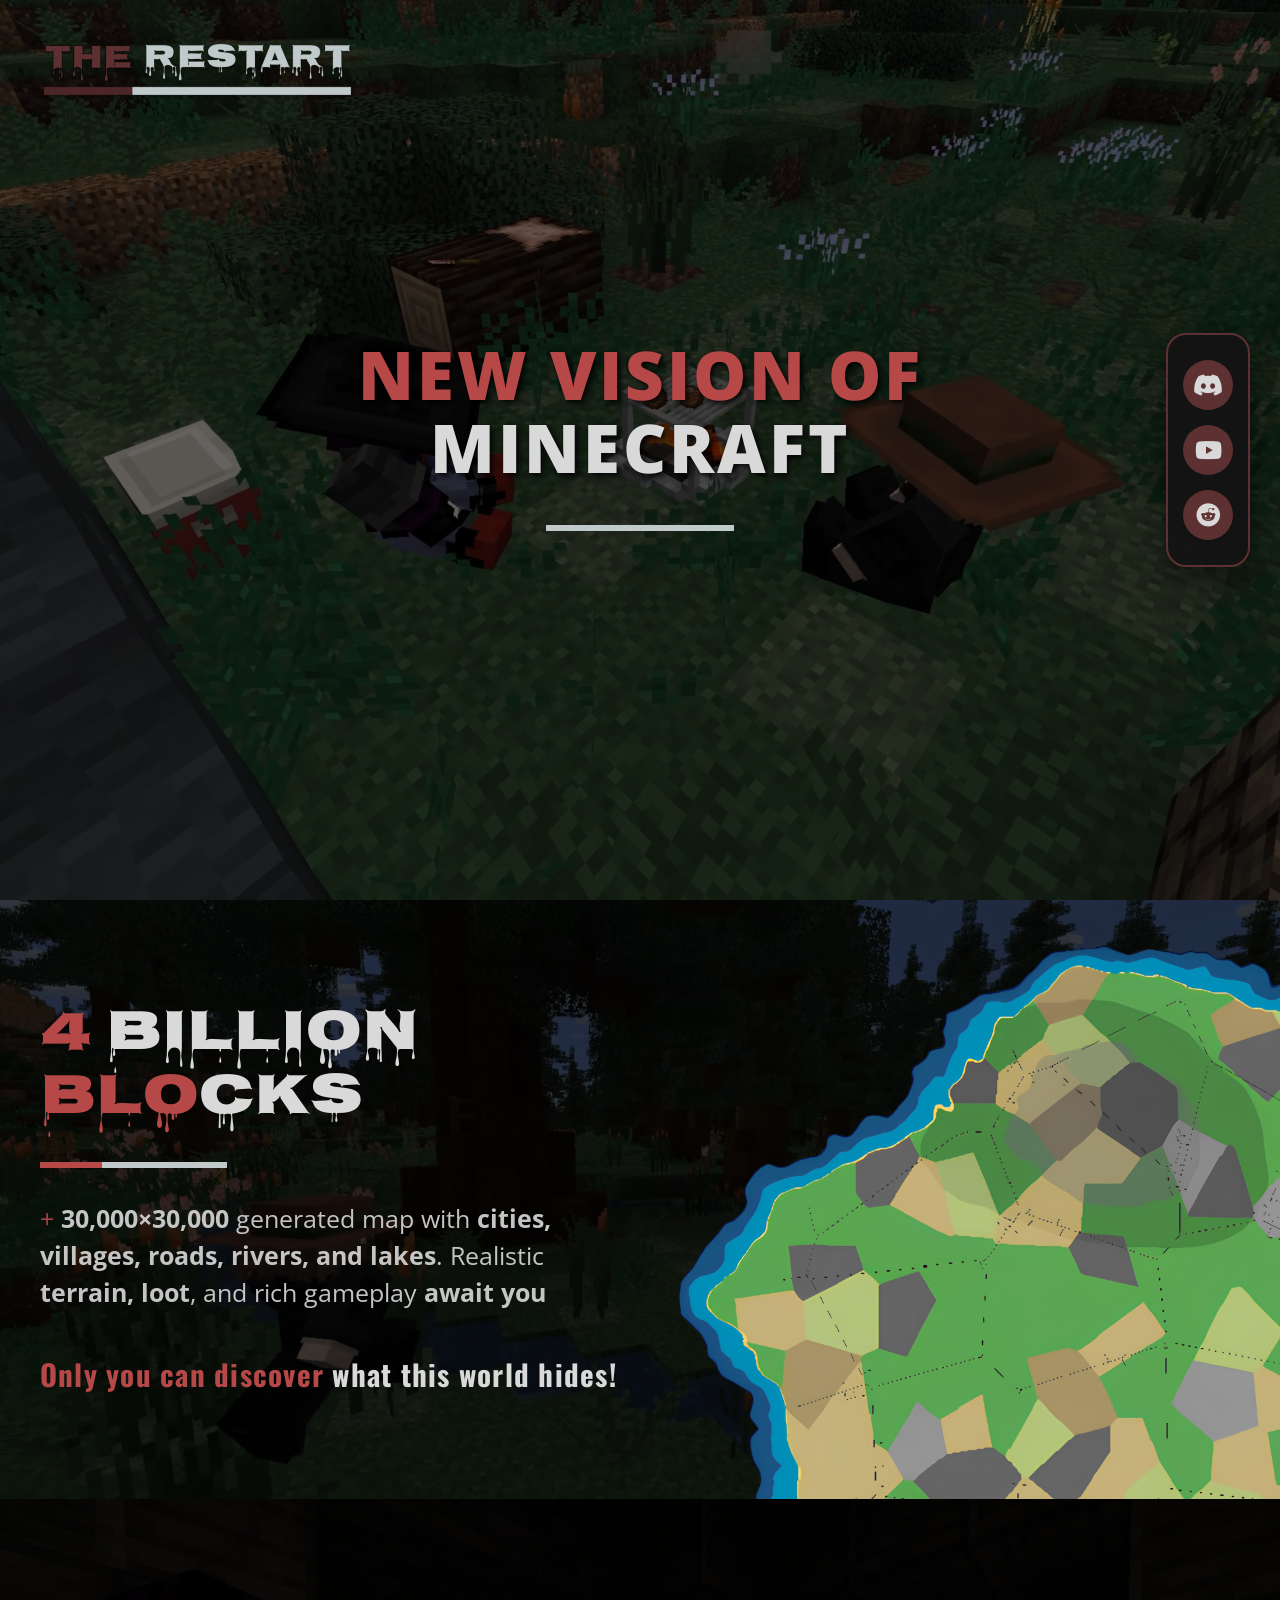
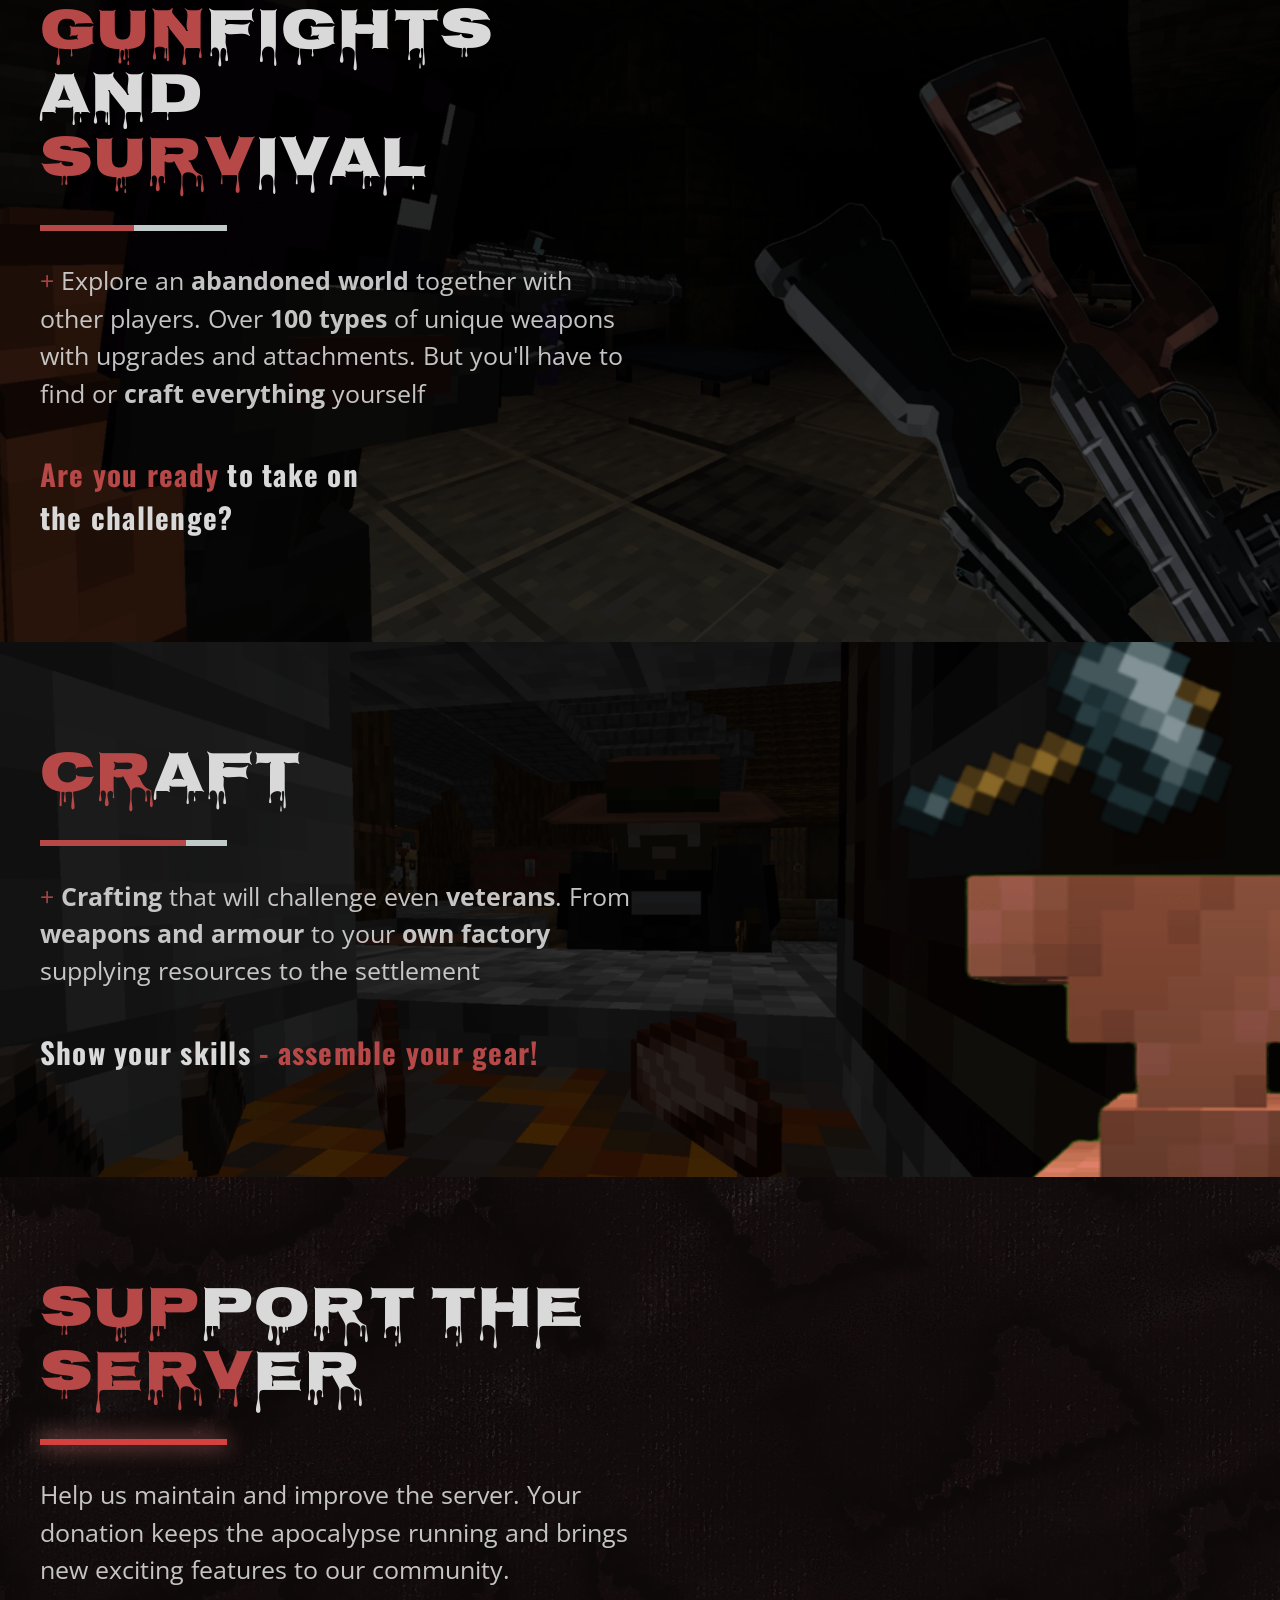
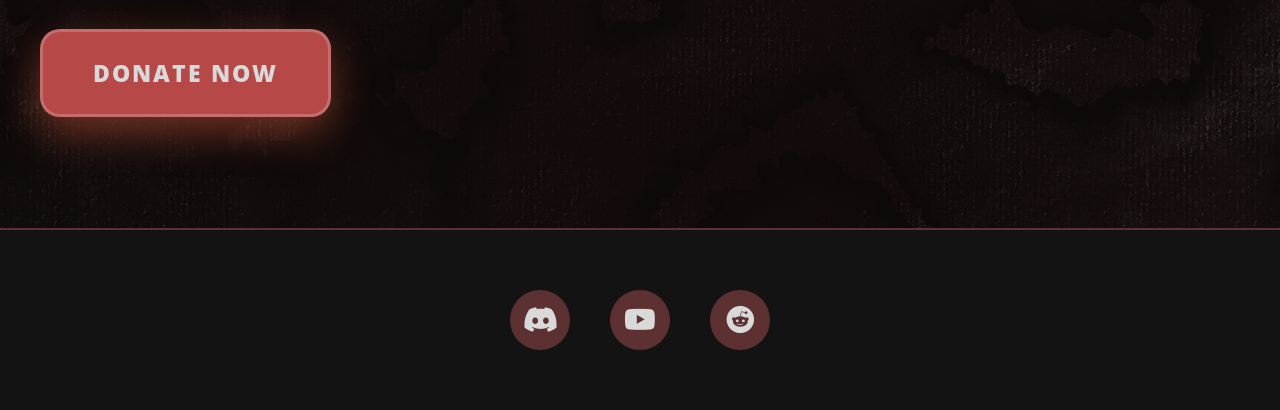
==== commit b32e63bc: "update final" ====
--- a/index.html
+++ b/index.html
@@ -10,50 +10,53 @@
     <link href="https://fonts.googleapis.com/css2?family=Bebas+Neue&family=Nosifer&family=Open+Sans:ital,wght@0,300..800;1,300..800&family=Oswald:wght@200..700&family=Roboto:ital,wght@0,100..900;1,100..900&display=swap"
           rel="stylesheet">
 
-
     <link rel="stylesheet" href="style.css">
 </head>
 <body>
 <!-- Героическая секция -->
 <section class="hero-section">
     <div class="smoke-overlay"></div>
-    <video class="hero-video" autoplay muted loop>
-        <source src="https://commondatastorage.googleapis.com/gtv-videos-bucket/sample/BigBuckBunny.mp4"
-                type="video/mp4">
-    </video>
+
+<!--    <video class="hero-video" autoplay muted loop>-->
+<!--        <iframe width="560" height="315" src="https://www.youtube.com/embed/mNAYyqRUGHI?si=4hQNre9RF5ykixLQ&amp;controls=0" title="YouTube video player" frameborder="0" allow="accelerometer; autoplay; clipboard-write; encrypted-media; gyroscope; picture-in-picture; web-share" referrerpolicy="strict-origin-when-cross-origin" allowfullscreen></iframe>-->
+<!--    </video>-->
+
+    <img src="img/hero.png" alt="" class="bg">
     <div class="hero-overlay"></div>
 
-    <div class="logo">APOCALYPSE CRAFT</div>
+    <div class="logo">
+        <img src="img/logo.png" alt="Logo">
+    </div>
 
     <div class="social-panel">
-        <a href="#" class="social-icon">
+        <a href="https://discord.gg/5H5Z87MTAH" class="social-icon">
             <i class="fab fa-discord"></i>
         </a>
-        <a href="#" class="social-icon">
+        <a href="https://youtube.com/@the_restart_studio?sub_confirmation=1" class="social-icon">
             <i class="fab fa-youtube"></i>
         </a>
-        <a href="#" class="social-icon">
+        <a href="https://reddit.com/r/TheRestartServer" class="social-icon">
             <i class="fab fa-reddit"></i>
         </a>
     </div>
 
     <div class="hero-content">
         <div class="hero-text">
-<!--            <h1 class="hero-title">SURVIVE THE AFTERMATH</h1>-->
-<!--            <p class="hero-subtitle">Добро пожаловать в мир постапокалипсиса</p>-->
+            <h1 class="hero-title">New Vision of<br><span>Minecraft</span> </h1>
+            <div class="planka planka0"><span></span><span></span></div>
         </div>
     </div>
 </section>
 
 <!-- Мобильная панель соцсетей -->
 <div class="mobile-social">
-    <a href="#" class="social-icon">
+    <a href="https://discord.gg/5H5Z87MTAH" class="social-icon">
         <i class="fab fa-discord"></i>
     </a>
-    <a href="#" class="social-icon">
+    <a href="https://youtube.com/@the_restart_studio?sub_confirmation=1" class="social-icon">
         <i class="fab fa-youtube"></i>
     </a>
-    <a href="#" class="social-icon">
+    <a href="https://reddit.com/r/TheRestartServer" class="social-icon">
         <i class="fab fa-reddit"></i>
     </a>
 </div>
@@ -123,19 +126,17 @@
 
 <!-- Секция 4: Донат -->
 <section class="content-section section-4">
+    <img src="img/bg.png" alt="" class="bg">
     <div class="smoke-overlay"></div>
     <div class="section-overlay"></div>
     <div class="container">
         <div class="content-grid">
             <div class="content-text">
-                <h2>Support the<br>Server</h2>
+                <h2><span>Sup</span>port the<br><span>Serv</span>er</h2>
+                <div class="planka planka4"><span></span><span></span></div>
                 <p>Help us maintain and improve the server. Your donation keeps the apocalypse running and brings new
                     exciting features to our community.</p>
                 <a href="#" class="donate-btn">Donate Now</a>
-            </div>
-            <div class="content-image">
-                <img src="https://images.unsplash.com/photo-1559526324-593bc073d938?w=800&h=600&fit=crop" alt="Support"
-                     class="ui-element">
             </div>
         </div>
     </div>
@@ -144,13 +145,13 @@
 <!-- Футер -->
 <footer class="footer">
     <div class="footer-social">
-        <a href="#" class="social-icon">
+        <a href="https://discord.gg/5H5Z87MTAH" class="social-icon">
             <i class="fab fa-discord"></i>
         </a>
-        <a href="#" class="social-icon">
+        <a href="https://youtube.com/@the_restart_studio?sub_confirmation=1" class="social-icon">
             <i class="fab fa-youtube"></i>
         </a>
-        <a href="#" class="social-icon">
+        <a href="https://reddit.com/r/TheRestartServer" class="social-icon">
             <i class="fab fa-reddit"></i>
         </a>
     </div>
--- a/style.css
+++ b/style.css
@@ -109,34 +109,77 @@
   padding: 20px;
 }
 .hero-section .hero-text {
-  max-width: 90%;
+  max-width: 100%;
   animation: heroFadeIn 2s ease-out;
+  display: flex;
+  flex-direction: column;
+  align-items: center;
+  justify-content: center;
 }
 .hero-section .hero-title {
-  font-weight: 900;
   margin-bottom: 20px;
   text-shadow: 3px 3px 6px rgba(0, 0, 0, 0.9);
   letter-spacing: 3px;
-  background: linear-gradient(135deg, #ff6b47, #ff8547, #ffa447);
-  -webkit-background-clip: text;
-  -webkit-text-fill-color: transparent;
-  background-clip: text;
+  color: #b64848;
+  text-transform: uppercase;
+  font-size: 3.2rem;
+  font-weight: 900;
+  line-height: 1.1;
+}
+.hero-section .hero-title span {
+  color: #D9D9D9;
+}
+@media (min-width: 1600px) {
+  .hero-section .hero-title {
+    font-size: 3.2rem;
+  }
+}
+@media (max-width: 1000px) {
+  .hero-section .hero-title {
+    font-size: 3.2rem;
+  }
 }
 .hero-section .hero-subtitle {
   text-shadow: 2px 2px 4px rgba(0, 0, 0, 0.9);
-  opacity: 0.9;
-  font-weight: 300;
+  font-weight: 400;
+  font-size: 1.4rem;
+  opacity: 0.8;
+}
+.hero-section .hero-subtitle span {
+  color: #b64848;
+}
+@media (min-width: 1600px) {
+  .hero-section .hero-subtitle {
+    font-size: 1.2rem;
+  }
+}
+@media (max-width: 1000px) {
+  .hero-section .hero-subtitle {
+    font-size: 2.4rem;
+  }
 }
 
 .logo {
   position: absolute;
-  top: 30px;
-  left: 30px;
+  top: 1.5rem;
+  left: 2rem;
   z-index: 3;
-  font-weight: 900;
-  color: #ff6b47;
-  text-shadow: 2px 2px 4px rgba(0, 0, 0, 0.8);
-  letter-spacing: 2px;
+}
+.logo img {
+  width: 10rem;
+}
+@media (max-width: 1600px) {
+  .logo img {
+    width: 15rem;
+  }
+}
+@media (max-width: 1000px) {
+  .logo {
+    left: calc(50vw - 10rem);
+  }
+  .logo img {
+    width: 20rem;
+  }
 }
 
 .social-panel {
@@ -149,7 +192,7 @@
   padding: 25px 15px;
   border-radius: 20px;
   backdrop-filter: blur(15px);
-  border: 2px solid rgba(255, 107, 71, 0.2);
+  border: 2px solid #5d3131;
   box-shadow: 0 10px 30px rgba(0, 0, 0, 0.5);
 }
 
@@ -158,7 +201,7 @@
   width: 50px;
   height: 50px;
   margin-bottom: 15px;
-  background: rgba(255, 107, 71, 0.1);
+  background: #5d3131;
   border-radius: 50%;
   display: flex;
   align-items: center;
@@ -173,10 +216,10 @@
   margin-bottom: 0;
 }
 .social-icon:hover {
-  background: linear-gradient(135deg, #ff6b47, #ff8547, #ffa447);
+  background: #b64848;
   color: #1E1E1E;
   transform: scale(1.15) rotate(5deg);
-  border-color: rgba(255, 107, 71, 0.5);
+  border-color: #b64848;
   box-shadow: 0 5px 20px rgba(255, 107, 71, 0.4);
 }
 
@@ -184,12 +227,17 @@
   display: none;
   padding: 20px 0;
   background: rgba(20, 20, 20, 0.95);
+  align-items: center;
+  justify-content: center;
   text-align: center;
+  margin: auto 0;
   backdrop-filter: blur(15px);
-  border-bottom: 2px solid rgba(255, 107, 71, 0.2);
+  border-bottom: 2px solid #5d3131;
 }
 .mobile-social .social-icon {
-  display: inline-block;
+  display: flex;
+  align-items: center;
+  justify-content: center;
   margin: 0 15px;
 }
 
@@ -343,44 +391,69 @@
 .content-text p span {
   color: #b64848;
 }
-.content-text .planka {
+
+.planka {
   display: flex;
   padding-bottom: 1.5rem;
 }
-.content-text .planka span {
+.planka span {
   display: block;
   height: 0.3rem;
 }
-.content-text .planka span:first-child {
+.planka span:first-child {
   background: #b64848;
 }
-.content-text .planka span:last-child {
+.planka span:last-child {
   background: #C0CACB;
 }
-.content-text .planka1 span:first-child {
+
+.planka0 {
+  display: flex;
+  justify-content: center;
+  padding-top: 1rem;
+}
+.planka0 span:last-child {
+  width: 9rem;
+}
+
+.planka1 span:first-child {
   width: 3rem;
 }
-.content-text .planka1 span:last-child {
+.planka1 span:last-child {
   width: 6rem;
 }
-.content-text .planka2 span:first-child {
+
+.planka2 span:first-child {
   width: 4.5rem;
 }
-.content-text .planka2 span:last-child {
+.planka2 span:last-child {
   width: 4.5rem;
 }
-.content-text .planka3 span:first-child {
+
+.planka3 span:first-child {
   width: 7rem;
 }
-.content-text .planka3 span:last-child {
+.planka3 span:last-child {
   width: 2rem;
+}
+
+.planka4 span:first-child {
+  display: block;
+  width: 9rem;
+  border: none;
+  outline: none;
+  box-shadow: 0 0 1rem #e78181;
+  background: #d34141;
+}
+.planka4 span:last-child {
+  width: 0rem;
 }
 
 .cta-text {
   font-family: "Oswald", sans-serif;
   font-size: 1.4rem;
   font-weight: 700;
-  letter-spacing: 0.09rem;
+  letter-spacing: 0.06rem;
   text-shadow: none;
 }
 .cta-text span {
@@ -400,8 +473,8 @@
 .donate-btn {
   display: inline-block;
   padding: 25px 50px;
-  background: linear-gradient(135deg, #ff6b47, #ff8547, #ffa447);
-  color: #1E1E1E;
+  background: #b64848;
+  color: #D9D9D9;
   text-decoration: none;
   font-weight: 900;
   border-radius: 20px;
@@ -426,8 +499,8 @@
   transition: left 0.8s ease;
 }
 .donate-btn:hover {
-  transform: translateY(-8px) scale(1.05);
-  box-shadow: 0 25px 60px rgba(255, 107, 71, 0.4);
+  transform: scale(1.01);
+  box-shadow: 0 25px 60px #b64848;
   border-color: rgba(255, 255, 255, 0.4);
 }
 .donate-btn:hover::before {
@@ -435,12 +508,12 @@
 }
 
 .footer {
-  background: linear-gradient(135deg, #1a1a2e, #16213e, #0f0f23);
+  background: rgba(20, 20, 20, 0.95);
   padding: 60px 0;
   text-align: center;
   position: relative;
   z-index: 2;
-  border-top: 2px solid rgba(255, 107, 71, 0.2);
+  border-top: 2px solid #5d3131;
 }
 
 .footer-social {
@@ -462,14 +535,10 @@
     display: none;
   }
   .mobile-social {
-    display: block;
+    display: flex;
   }
   .container {
     padding: 0 20px;
-  }
-  .logo {
-    top: 20px;
-    left: 20px;
   }
   .donate-btn {
     padding: 20px 40px;
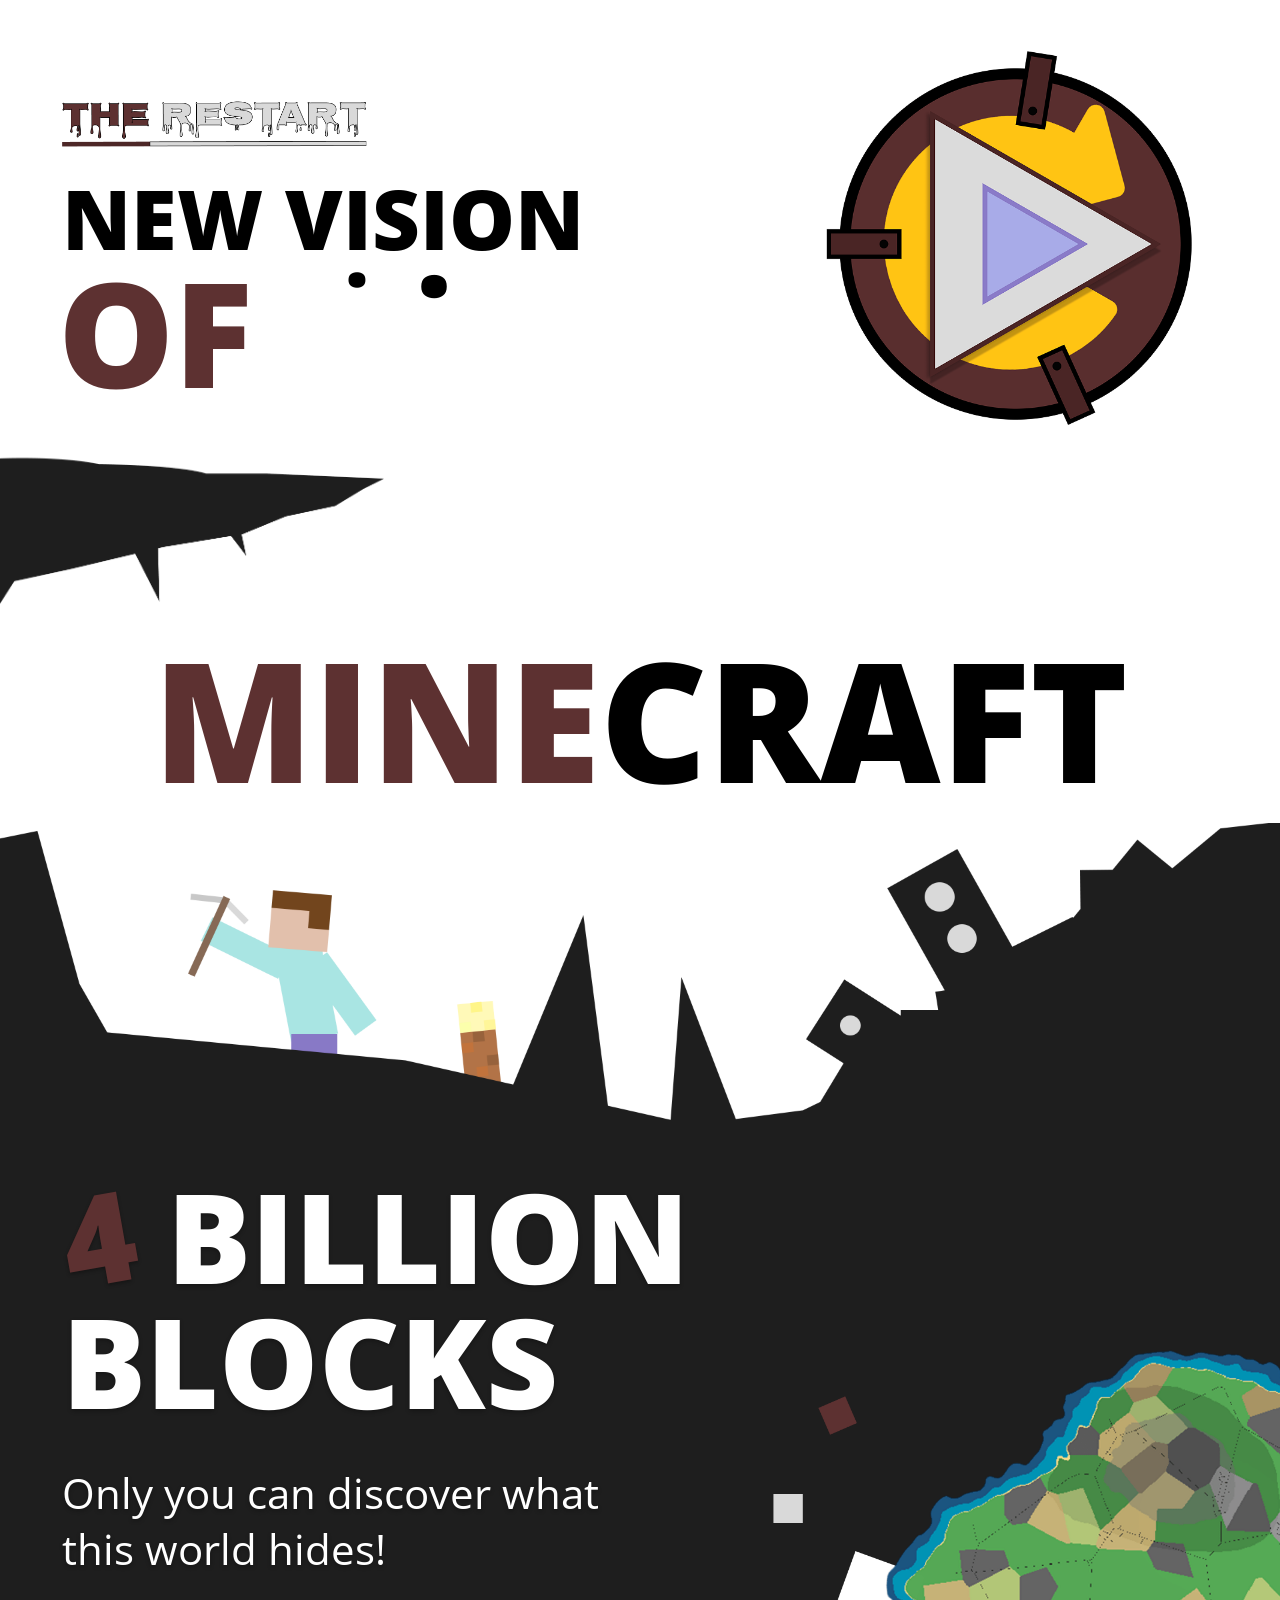
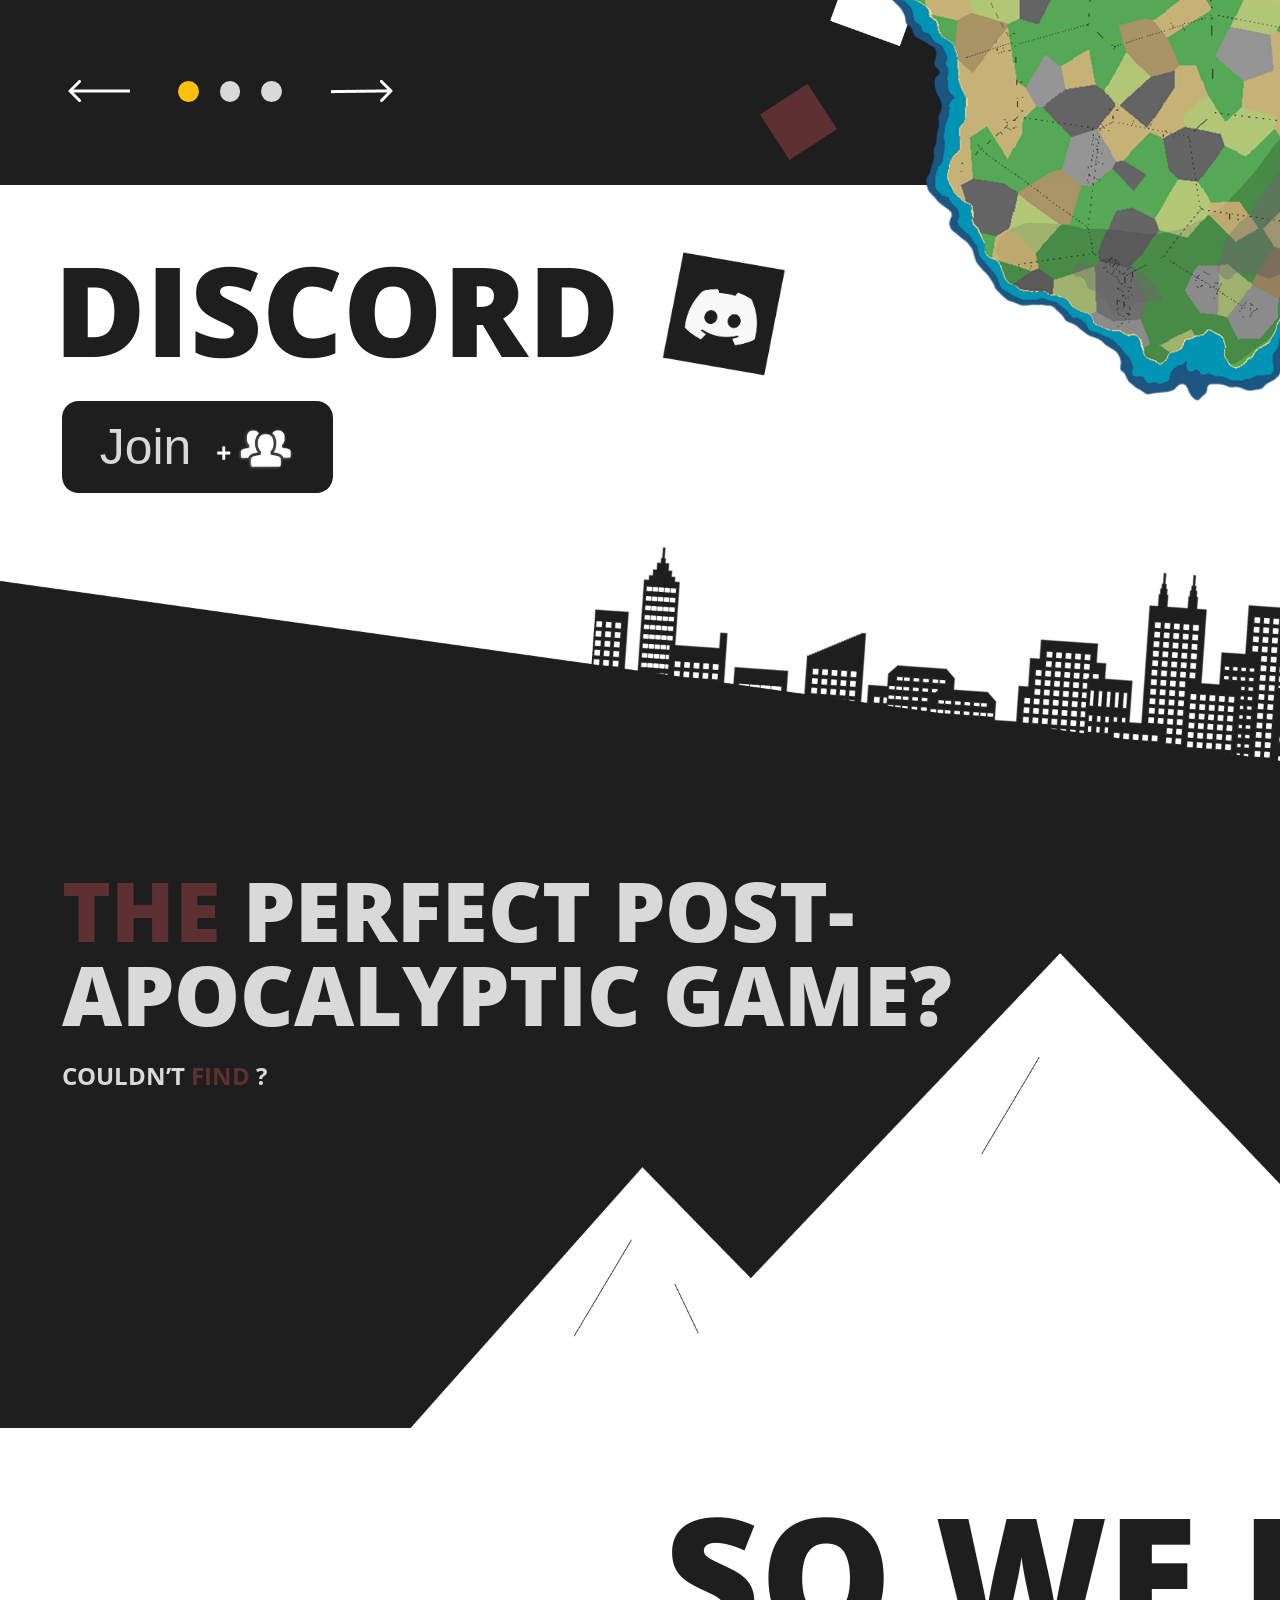
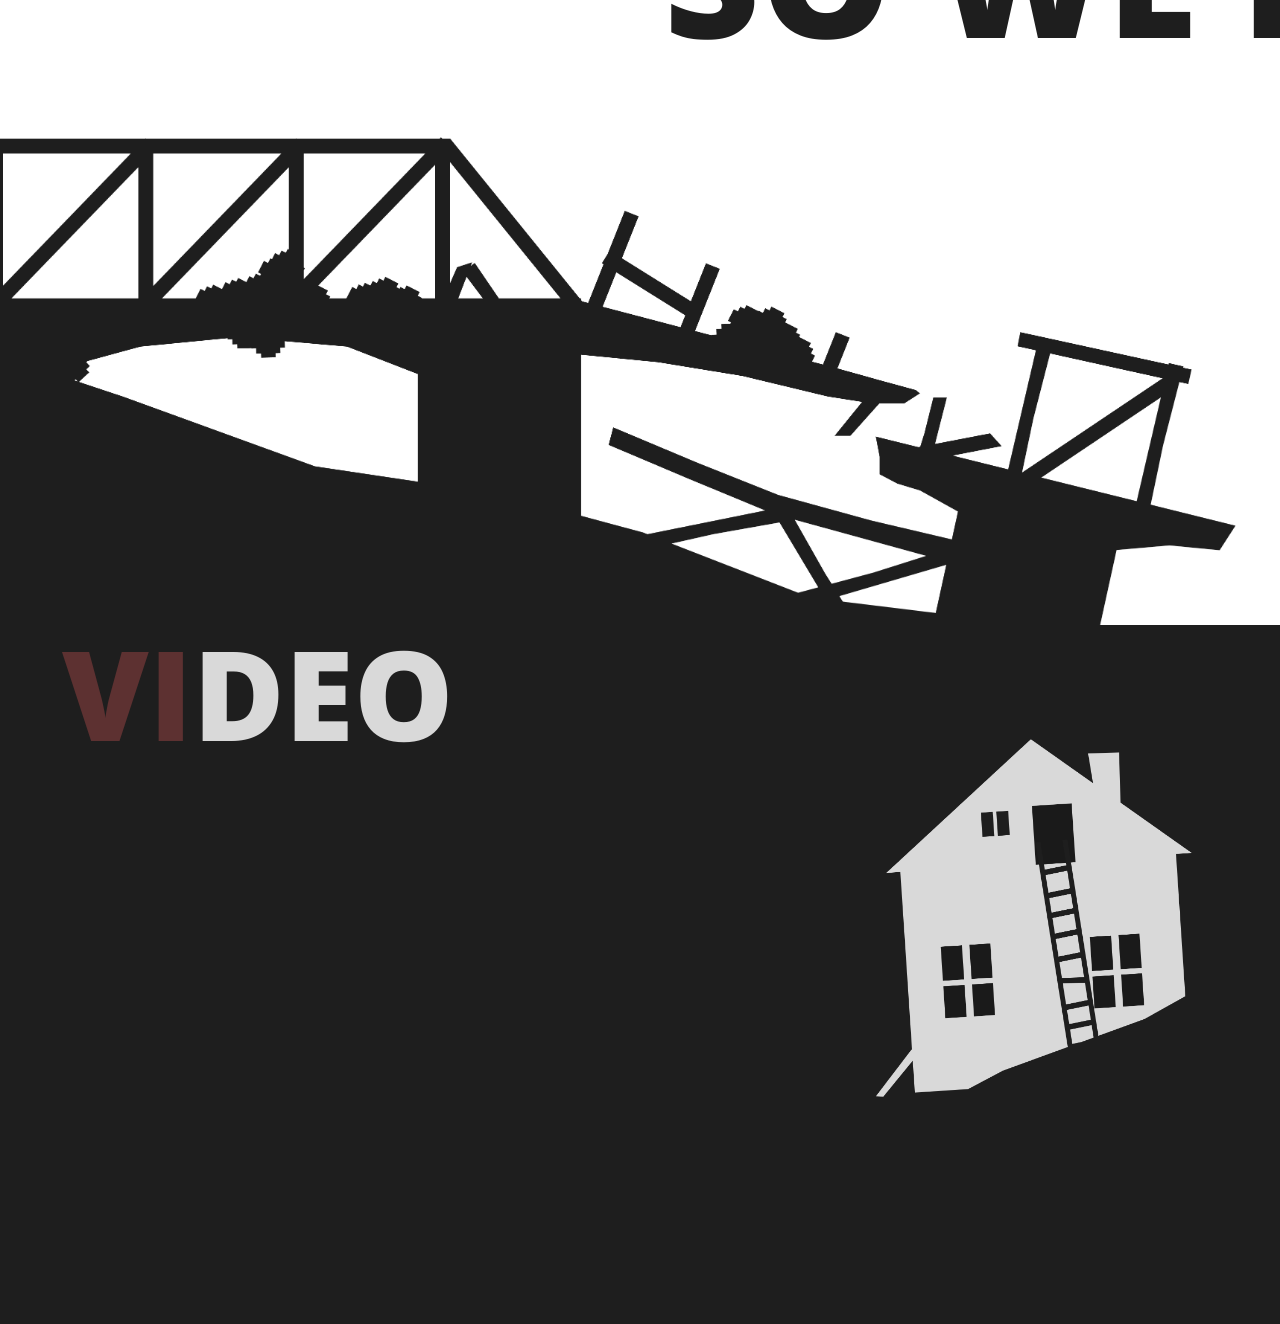
==== commit f497e48b: "update new design" ====
--- a/index.html
+++ b/index.html
@@ -3,159 +3,142 @@
 <head>
     <meta charset="UTF-8">
     <meta name="viewport" content="width=device-width, initial-scale=1.0">
-    <title>Apocalypse Craft - Майнкрафт Сервер</title>
+    <title>The Restart</title>
     <link href="https://cdnjs.cloudflare.com/ajax/libs/font-awesome/6.0.0/css/all.min.css" rel="stylesheet">
     <link rel="preconnect" href="https://fonts.googleapis.com">
     <link rel="preconnect" href="https://fonts.gstatic.com" crossorigin>
     <link href="https://fonts.googleapis.com/css2?family=Bebas+Neue&family=Nosifer&family=Open+Sans:ital,wght@0,300..800;1,300..800&family=Oswald:wght@200..700&family=Roboto:ital,wght@0,100..900;1,100..900&display=swap"
           rel="stylesheet">
-
     <link rel="stylesheet" href="style.css">
 </head>
 <body>
-<!-- Героическая секция -->
-<section class="hero-section">
-    <div class="smoke-overlay"></div>
+<section class="section-hero">
+    <div class="first">
+        <div class="container">
+            <div class="first-text">
+                <div class="first-logo">
+                    <img src="img/logo.png" alt="">
+                </div>
+                <h1 class="title first-vision">NEW V<span>I</span>S<span>I</span>ON</h1>
+                <h3 class="title first-of">OF</h3>
+            </div>
+            <div class="first-img">
+                <img src="img/big-logo.png" alt="">
+            </div>
+        </div>
+    </div>
+    <img class="hero-figna" src="img/section-hero-figna.png" alt="">
+    <div class="second">
+        <h1 class="second-title title"><span>MINE</span>CRAFT</h1>
+        <img src="img/hero-bg.png" class="second-bg" alt="">
+    </div>
+</section>
+<section class="slider">
+    <div class="slider-wrapper">
+        <div class="slider-track" id="sliderTrack">
+            <div class="slide">
+                <div class="slide-box">
+<!--                    <img src="img/slide-back1.png" alt="" class="slide-bg">-->
+                    <div class="slide-container container">
+                        <div class="slide-text">
+                            <h1 class="slide-title title"><span class="slide-ui-element">4</span> BILLION<br>BLOCKS</h1>
+                            <p class="slide-p">Only you can discover what <br> this world hides!</p>
+                        </div>
+                    </div>
+                    <img src="img/slide-map.png" alt="" class="slide-image">
+                </div>
+            </div>
+            <div class="slide">
+                <div class="slide-box">
+                    <img src="img/slide-back1.png" alt="" class="slide-bg">
+                    <div class="slide-container container">
+                        <div class="slide-text">
+                            <h1 class="slide-title title"><img src="img/slide-gun.png" alt="">FIGHTS AND<br><span
+                                    class="slide-title-red">SURV</span>IVAL</h1>
+                            <p class="slide-p">Only you can discover what <br> this world hides!</p>
+                        </div>
+                    </div>
+                    <img src="img/slide-vss.png" alt="" class="slide-image slide-vss">
+                </div>
+            </div>
+            <div class="slide">
+                <div class="slide-box">
+                    <img src="img/slide-back1.png" alt="" class="slide-bg">
+                    <div class="slide-container container">
+                        <div class="slide-text">
 
-<!--    <video class="hero-video" autoplay muted loop>-->
-<!--        <iframe width="560" height="315" src="https://www.youtube.com/embed/mNAYyqRUGHI?si=4hQNre9RF5ykixLQ&amp;controls=0" title="YouTube video player" frameborder="0" allow="accelerometer; autoplay; clipboard-write; encrypted-media; gyroscope; picture-in-picture; web-share" referrerpolicy="strict-origin-when-cross-origin" allowfullscreen></iframe>-->
-<!--    </video>-->
-
-    <img src="img/hero.png" alt="" class="bg">
-    <div class="hero-overlay"></div>
-
-    <div class="logo">
-        <img src="img/logo.png" alt="Logo">
+                        </div>
+                    </div>
+                    <img src="img/slide-map.png" alt="" class="slide-image">
+                </div>
+            </div>
+        </div>
     </div>
-
-    <div class="social-panel">
-        <a href="https://discord.gg/5H5Z87MTAH" class="social-icon">
-            <i class="fab fa-discord"></i>
-        </a>
-        <a href="https://youtube.com/@the_restart_studio?sub_confirmation=1" class="social-icon">
-            <i class="fab fa-youtube"></i>
-        </a>
-        <a href="https://reddit.com/r/TheRestartServer" class="social-icon">
-            <i class="fab fa-reddit"></i>
-        </a>
-    </div>
-
-    <div class="hero-content">
-        <div class="hero-text">
-            <h1 class="hero-title">New Vision of<br><span>Minecraft</span> </h1>
-            <div class="planka planka0"><span></span><span></span></div>
+    <div class="navigation">
+        <div class="container">
+            <button class="arrow prev" id="prevBtn">
+                <img src="img/ArrowLeft.png" alt="">
+            </button>
+            <div class="dots-container" id="dotsContainer">
+                <span class="dot active" data-slide="0"></span>
+                <span class="dot" data-slide="1"></span>
+                <span class="dot" data-slide="2"></span>
+            </div>
+            <button class="arrow next" id="nextBtn">
+                <img src="img/ArrowRight.png" alt="">
+            </button>
         </div>
     </div>
 </section>
-
-<!-- Мобильная панель соцсетей -->
-<div class="mobile-social">
-    <a href="https://discord.gg/5H5Z87MTAH" class="social-icon">
-        <i class="fab fa-discord"></i>
-    </a>
-    <a href="https://youtube.com/@the_restart_studio?sub_confirmation=1" class="social-icon">
-        <i class="fab fa-youtube"></i>
-    </a>
-    <a href="https://reddit.com/r/TheRestartServer" class="social-icon">
-        <i class="fab fa-reddit"></i>
-    </a>
-</div>
-
-<!-- Секция 1: 4 billion blocks -->
-<section class="content-section section-1">
-    <img src="img/back1.png" alt="" class="bg">
-    <div class="smoke-overlay"></div>
-    <div class="section-overlay"></div>
-
-    <div class="container">
-        <div class="content-text">
-            <h2><span>4 </span>billion <span>blo</span>cks</h2>
-            <div class="planka planka1"><span></span><span></span></div>
-            <p><span>+</span>
-                <strong>30,000×30,000</strong> generated map with <strong>cities, villages, roads, rivers, and
-                    lakes</strong>. Realistic
-                <strong>terrain, loot</strong>,
-                and
-                rich gameplay <strong>await you</strong>
-            </p>
-            <div class="cta-text"><span>Only you can discover</span> what this world hides!</div>
+<section class="section-discord">
+    <div class="discord-text">
+        <div class="container">
+            <div class="discord-box">
+                <h1 class="title">DISCORD</h1>
+                <img src="img/section-discord-logo.png" alt="">
+            </div>
+            <button class="discord-button">
+                <p>Join</p>
+                <img src="img/section-discord-people.png" alt="">
+            </button>
         </div>
     </div>
-    <img src="img/map.png" alt="Minecraft World" class="ui-element">
+    <img src="img/section-discord-image.png" alt="" class="discord-image">
 </section>
-
-<!-- Секция 2: Gunfights and Survival -->
-<section class="content-section section-2">
-    <img src="img/back2.png" alt="" class="bg">
-    <div class="smoke-overlay"></div>
-    <div class="section-overlay"></div>
-
-    <div class="container">
-        <div class="content-text">
-            <h2><span>Gun</span>fights and<br><span>Surv</span>ival</h2>
-            <div class="planka planka2"><span></span><span></span></div>
-            <p><span>+</span> Explore an <strong>abandoned world</strong> together with other players. Over <strong>100
-                types</strong> of unique weapons with
-                upgrades and attachments. But you'll have to find or <strong>craft everything</strong> yourself</p>
-            <div class="cta-text"><span>Are you ready</span> to take on <br> the challenge?</div>
+<section class="section-kreativ">
+    <div class="container-withoutMargin">
+        <div class="kreativ-text">
+            <h1 class="title"><span>THE</span> PERFECT POST-<br>APOCALYPTIC GAME?</h1>
+            <h3>COULDN’T <span>FIND</span> ?</h3>
         </div>
     </div>
-    <img src="img/rifle.png" alt="Combat Gear" class="ui-element">
+    <img src="img/slide-kretiv-bg.png" alt="">
 </section>
-
-<!-- Секция 3: Progressive Craft -->
-<section class="content-section section-3">
-    <img src="img/back3.png" alt="" class="bg">
-    <div class="smoke-overlay"></div>
-    <div class="section-overlay"></div>
-
+<section class="section-ticker" id="ticker-js">
+    <div class="title ticker-text" id="ticker-text-js">
+        SO WE BUILT OUR OWN \ SO WE BUILT OUR OWN \ SO WE BUILT OUR OWN \ SO WE BUILT OUR OWN \ SO WE BUILT OUR OWN \ SO
+        WE BUILT OUR OWN \ SO WE BUILT OUR OWN \ SO WE BUILT OUR OWN \ SO WE BUILT OUR OWN \ SO WE BUILT OUR OWN \ SO WE
+        BUILT OUR OWN \ SO WE BUILT OUR OWN \ SO WE BUILT OUR OWN \ SO WE BUILT OUR OWN \ SO WE BUILT OUR OWN \ SO WE
+        BUILT OUR OWN \ SO WE BUILT OUR OWN \ SO WE BUILT OUR OWN \ SO WE BUILT OUR OWN \ SO WE BUILT OUR OWN \
+    </div>
+</section>
+<section class="section-bridge">
+    <img src="img/section-bridge.png" alt="">
+</section>
+<div class="section-video">
     <div class="container">
-        <div class="content-text">
-            <h2><span>Cr</span>aft</h2>
-            <div class="planka planka3"><span></span><span></span></div>
-            <p><span>+</span> <strong>Crafting</strong> that will challenge even <strong>veterans</strong>. From
-                <strong>weapons and armour</strong> to your
-                <strong>own factory</strong>
-                supplying
-                resources to the settlement</p>
-            <div class="cta-text">Show your skills <span>- assemble your gear!</span></div>
+        <div class="video-content">
+            <h3 class="title"><span>VI</span>DEO</h3>
+            <iframe src="https://www.youtube.com/embed/HpOyTzNIv-4?si=uGxwROvxV1-2OKhq"
+                    title="YouTube video player" frameborder="0"
+                    allow="accelerometer; autoplay; clipboard-write; encrypted-media; gyroscope; picture-in-picture; web-share"
+                    referrerpolicy="strict-origin-when-cross-origin" allowfullscreen></iframe>
+        </div>
+        <div class="video-image">
+            <img src="img/section-video-house.png" alt="">
         </div>
     </div>
-    <img src="img/craft.png" alt="Crafting" class="ui-element">
-</section>
-
-<!-- Секция 4: Донат -->
-<section class="content-section section-4">
-    <img src="img/bg.png" alt="" class="bg">
-    <div class="smoke-overlay"></div>
-    <div class="section-overlay"></div>
-    <div class="container">
-        <div class="content-grid">
-            <div class="content-text">
-                <h2><span>Sup</span>port the<br><span>Serv</span>er</h2>
-                <div class="planka planka4"><span></span><span></span></div>
-                <p>Help us maintain and improve the server. Your donation keeps the apocalypse running and brings new
-                    exciting features to our community.</p>
-                <a href="#" class="donate-btn">Donate Now</a>
-            </div>
-        </div>
-    </div>
-</section>
-
-<!-- Футер -->
-<footer class="footer">
-    <div class="footer-social">
-        <a href="https://discord.gg/5H5Z87MTAH" class="social-icon">
-            <i class="fab fa-discord"></i>
-        </a>
-        <a href="https://youtube.com/@the_restart_studio?sub_confirmation=1" class="social-icon">
-            <i class="fab fa-youtube"></i>
-        </a>
-        <a href="https://reddit.com/r/TheRestartServer" class="social-icon">
-            <i class="fab fa-reddit"></i>
-        </a>
-    </div>
-</footer>
+</div>
 
 <script src="main.js"></script>
 </body>
--- a/style.css
+++ b/style.css
@@ -1,567 +1,539 @@
-* {
+html {
+  font-size: calc(1vw + 0.5rem);
+  padding: 0;
+  margin: 0;
+  background: #1E1E1E;
+}
+@media (min-width: 1920px) {
+  html {
+    font-size: calc(0.7vw + 0.5rem);
+  }
+}
+
+body {
   margin: 0;
   padding: 0;
-  box-sizing: border-box;
-}
-
-html {
-  font-size: calc(1vw + 0.5rem);
-}
-
-body {
   font-family: "Open Sans", sans-serif;
+}
+
+.container {
+  max-width: 1920px;
+  margin: 0 auto;
+}
+@media (min-width: 1440px) {
+  .container {
+    padding: 0 3rem;
+  }
+}
+@media (max-width: 1440px) {
+  .container {
+    padding: 0 3rem;
+  }
+}
+
+.container-withoutPadding {
+  max-width: 1920px;
+}
+@media (min-width: 1920px) {
+  .container-withoutPadding {
+    margin: 0 auto;
+  }
+}
+
+.container-withoutMargin {
+  max-width: 1920px;
+}
+@media (min-width: 1440px) {
+  .container-withoutMargin {
+    padding: 0 3rem;
+  }
+}
+@media (max-width: 1440px) {
+  .container-withoutMargin {
+    padding: 0 3rem;
+  }
+}
+
+.section-hero {
+  width: 100%;
+  background: #fff;
+}
+.section-hero .first {
+  overflow: hidden;
+  padding-top: 2rem;
+}
+.section-hero .first .container {
+  display: flex;
+  justify-content: space-between;
+  align-items: center;
+}
+.section-hero .first .first-text {
+  width: 60%;
+}
+.section-hero .first .first-text .first-logo img {
+  width: 15rem;
+}
+@media (min-width: 1920px) {
+  .section-hero .first .first-text .first-logo img {
+    width: 20rem;
+  }
+}
+.section-hero .first .first-text .first-vision {
+  white-space: nowrap;
+  padding-top: 1rem;
+  font-size: 4rem;
+}
+.section-hero .first .first-text .first-vision span:first-child {
+  position: relative;
+}
+.section-hero .first .first-text .first-vision span:first-child::before {
+  font-size: 4rem;
+  content: ".";
+  position: absolute;
+  bottom: -20%;
+  left: 5%;
+}
+.section-hero .first .first-text .first-vision span:last-child {
+  position: relative;
+}
+.section-hero .first .first-text .first-vision span:last-child::before {
+  font-size: 6rem;
+  content: ".";
+  position: absolute;
+  bottom: -33%;
+  left: -14%;
+}
+.section-hero .first .first-text .first-of {
+  font-size: 7rem;
+  margin-left: -0.2rem;
+  color: #5D3131;
+}
+.section-hero .first .first-img {
+  width: 35%;
+}
+.section-hero .first .first-img img {
+  width: 100%;
+  max-width: 25rem;
+}
+@media (min-width: 1920px) {
+  .section-hero .first .first-img {
+    width: 40%;
+  }
+  .section-hero .first .first-img img {
+    width: 100%;
+    max-width: 35rem;
+  }
+}
+@media (max-width: 768px) {
+  .section-hero .first .first-img {
+    width: 50%;
+    transform: translateX(60%);
+  }
+  .section-hero .first .first-img img {
+    max-width: 35rem;
+  }
+}
+@media (max-width: 480px) {
+  .section-hero .first .first-img {
+    display: none;
+  }
+}
+.section-hero .hero-figna {
+  max-width: 30%;
+}
+@media (max-width: 768px) {
+  .section-hero .hero-figna {
+    padding: 1rem 0;
+  }
+}
+.section-hero .second .second-title {
+  text-align: center;
+  padding: 1rem 0;
+}
+@media (min-width: 1920px) {
+  .section-hero .second .second-title {
+    font-size: 13rem;
+  }
+}
+@media (max-width: 1920px) {
+  .section-hero .second .second-title {
+    font-size: 10rem;
+  }
+}
+@media (max-width: 1440px) {
+  .section-hero .second .second-title {
+    font-size: 8rem;
+  }
+}
+@media (max-width: 1024px) {
+  .section-hero .second .second-title {
+    font-size: 6rem;
+  }
+}
+@media (max-width: 768px) {
+  .section-hero .second .second-title {
+    font-size: 5rem;
+  }
+}
+.section-hero .second .second-title span {
+  color: #5D3131;
+}
+.section-hero .second img {
+  max-width: 100%;
+  margin-bottom: -1rem;
+}
+
+.title {
+  font-weight: 800;
+  font-size: 6rem;
+  margin: 0;
+  line-height: 1;
+}
+@media (max-width: 1024px) {
+  .title {
+    font-size: 6rem;
+  }
+}
+@media (max-width: 768px) {
+  .title {
+    font-size: 5rem;
+  }
+}
+
+.bg {
+  width: 100%;
+}
+
+.section-discord {
+  overflow: hidden;
+  background: #fff;
+  position: relative;
+  z-index: 1;
+}
+.section-discord .discord-image {
+  width: 100%;
+  object-fit: cover;
+  margin-bottom: -1rem;
+  position: relative;
+  z-index: 1;
+}
+.section-discord .discord-box {
+  display: flex;
+  align-items: center;
+  padding-top: 3rem;
+  margin-left: -0.4rem;
+}
+.section-discord .discord-box img {
+  margin-left: 2rem;
+  width: 6rem;
+  height: 6rem;
+  transform: translateY(0.2rem);
+}
+@media (max-width: 768px) {
+  .section-discord .discord-box img {
+    width: 4rem;
+    height: 4rem;
+  }
+}
+@media (max-width: 480px) {
+  .section-discord .discord-box img {
+    display: none;
+  }
+}
+.section-discord .discord-box h1 {
+  color: #1E1E1E;
+}
+.section-discord .discord-button {
+  background: #1E1E1E;
+  display: flex;
+  align-items: center;
   color: #D9D9D9;
+  padding: 0.8rem 1.8rem;
+  margin-top: 1.4rem;
+  margin-bottom: 1.8rem;
+  border: none;
+  border-radius: 0.8rem;
+}
+.section-discord .discord-button p {
+  font-size: 2.4rem;
+  margin: 0;
+}
+.section-discord .discord-button img {
+  margin-left: 1.2rem;
+  margin-top: 0.2rem;
+  width: 3.8rem;
+}
+
+.section-kreativ {
+  position: relative;
   overflow-x: hidden;
-  font-size: calc(1vw + 0.5rem);
-  background: #0a0a0a;
-}
-
-@keyframes smokeFloat {
-  0%, 100% {
-    opacity: 0.3;
-    transform: translateY(0px);
-  }
-  50% {
-    opacity: 0.5;
-    transform: translateY(-10px);
-  }
-}
-@keyframes heroFadeIn {
-  from {
-    opacity: 0;
-    transform: translateY(30px);
-  }
-  to {
-    opacity: 1;
-    transform: translateY(0);
-  }
-}
-@keyframes slideInLeft {
-  from {
-    opacity: 0;
-    transform: translateX(-50px);
-  }
-  to {
-    opacity: 1;
-    transform: translateX(0);
-  }
-}
-@keyframes slideInRight {
-  from {
-    opacity: 0;
-    transform: translateX(50px);
-  }
-  to {
-    opacity: 1;
-    transform: translateX(0);
-  }
-}
-@keyframes ambientGlow {
-  0% {
-    opacity: 0.3;
-  }
-  100% {
-    opacity: 0.7;
-  }
-}
-.hero-section {
-  position: relative;
-  height: 100vh;
+}
+.section-kreativ img {
+  width: 100%;
+  height: 100%;
+  position: absolute;
+  left: 0;
+  bottom: 0;
+  z-index: 1;
+  object-fit: cover;
+}
+.section-kreativ .kreativ-text {
+  padding: 4rem 0 15rem 0;
+  position: relative;
+  color: #D9D9D9;
+  z-index: 5;
+}
+@media (min-width: 1440px) {
+  .section-kreativ .kreativ-text {
+    padding: 2rem 0 10rem 0;
+  }
+}
+@media (max-width: 1200px) {
+  .section-kreativ .kreativ-text h1 {
+    max-width: 70%;
+  }
+}
+@media (max-width: 700px) {
+  .section-kreativ .kreativ-text h1 {
+    max-width: 100%;
+  }
+}
+.section-kreativ .kreativ-text span {
+  color: #5D3131;
+}
+.section-kreativ .kreativ-text h1 {
+  font-size: 4rem;
+}
+@media (min-width: 1440px) {
+  .section-kreativ .kreativ-text h1 {
+    white-space: nowrap;
+  }
+}
+@media (max-width: 480px) {
+  .section-kreativ .kreativ-text h1 {
+    font-size: 2.5rem;
+  }
+}
+
+.section-ticker {
+  white-space: nowrap;
   overflow: hidden;
-  display: flex;
+  position: relative;
+  width: 100%;
+  padding: 3rem 0;
+  background: #fff;
+}
+.section-ticker .ticker-text {
+  display: inline-block;
+  font-size: 8rem;
+  color: #1E1E1E;
+}
+
+.section-bridge {
+  width: 100%;
+}
+.section-bridge img {
+  width: 100%;
+}
+
+.section-video {
+  max-width: 100%;
+  padding-bottom: 5rem;
+}
+.section-video .container {
+  display: flex;
+  justify-content: space-between;
+  align-items: center;
+}
+.section-video .video-content {
+  width: 60%;
+}
+@media (max-width: 1024px) {
+  .section-video .video-content {
+    width: 100%;
+  }
+}
+.section-video .video-content h3 {
+  color: #D9D9D9;
+  margin-bottom: 2rem;
+}
+.section-video .video-content h3 span {
+  color: #5D3131;
+}
+.section-video .video-content iframe {
+  width: 100%;
+  height: 20rem;
+}
+.section-video .video-image {
+  width: 30%;
+}
+@media (max-width: 1024px) {
+  .section-video .video-image {
+    display: none;
+  }
+}
+.section-video .video-image img {
+  width: 100%;
+}
+
+.slider {
+  position: relative;
+  max-width: 100%;
+  margin: 0 auto;
+}
+
+.slider-wrapper {
+  position: relative;
+  width: 100%;
+}
+
+.slider-track {
+  display: flex;
+  height: 100%;
+  transition: transform 0.3s ease-in-out;
+}
+
+.slide {
+  min-width: 100%;
+  height: 100%;
+  display: none;
   align-items: center;
   justify-content: center;
-  background: linear-gradient(135deg, #1a1a2e, #16213e, #0f0f23);
-}
-.hero-section .hero-video {
+  font-size: 2rem;
+  font-weight: bold;
+  color: white;
+  text-shadow: 0 2px 4px rgba(0, 0, 0, 0.3);
+  padding: 2rem 0 8rem 0;
+  position: relative;
+}
+@media (max-width: 1024px) {
+  .slide {
+    height: 30rem;
+  }
+}
+.slide.active {
+  display: flex;
+}
+.slide .slide-box {
+  width: 100%;
+}
+.slide .slide-box .slide-bg {
+  width: 100%;
+  height: 100%;
   position: absolute;
   top: 0;
   left: 0;
-  width: 100%;
-  height: 100%;
-  top: 50%;
-  left: 50%;
-  min-width: 100%;
-  min-height: 100%;
-  width: auto;
-  height: auto;
-  transform: translate(-50%, -50%);
-  z-index: -1;
-  opacity: 0.4;
-}
-.hero-section .hero-overlay {
+  object-fit: cover;
+  z-index: 1;
+}
+.slide .slide-box .slide-image {
+  width: 25rem;
   position: absolute;
-  top: 0;
+  bottom: 0;
+  right: 0;
+  z-index: 5;
+  transform: translateY(38%);
+}
+@media (max-width: 1024px) {
+  .slide .slide-box .slide-image {
+    display: none;
+  }
+}
+.slide .slide-box .slide-vss {
+  width: 30rem;
+}
+@media (min-width: 1440px) {
+  .slide .slide-box .slide-vss {
+    width: 40rem;
+  }
+}
+.slide .slide-box .slide-text {
+  position: relative;
+  z-index: 5;
+  margin-top: 1rem;
+}
+.slide .slide-box .slide-text .slide-title img {
+  width: 10rem;
+}
+@media (max-width: 1440px) {
+  .slide .slide-box .slide-text .slide-title img {
+    display: none;
+  }
+}
+.slide .slide-box .slide-text .slide-title .slide-ui-element {
+  display: inline-block;
+  transform: rotate(-10deg);
+  color: #5D3131;
+}
+.slide .slide-box .slide-text .slide-title .slide-title-red {
+  color: #5D3131;
+}
+@media (min-width: 1440px) {
+  .slide .slide-box .slide-text h1 {
+    white-space: nowrap;
+  }
+}
+.slide .slide-box .slide-text p {
+  font-size: 2rem;
+  font-weight: 400;
+}
+
+.navigation {
+  width: 100%;
+  height: 5rem;
+  position: absolute;
+  z-index: 5;
+  bottom: 1rem;
   left: 0;
-  width: 100%;
-  height: 100%;
-  background: rgba(0, 0, 0, 0.6);
-  z-index: 0;
-}
-.hero-section .hero-content {
-  position: relative;
-  height: 100vh;
+}
+.navigation .container {
+  display: flex;
+  align-items: center;
+  justify-content: flex-start;
+}
+
+.arrow {
+  border: none;
+  cursor: pointer;
   display: flex;
   align-items: center;
   justify-content: center;
-  text-align: center;
-  z-index: 2;
-  padding: 20px;
-}
-.hero-section .hero-text {
-  max-width: 100%;
-  animation: heroFadeIn 2s ease-out;
-  display: flex;
-  flex-direction: column;
-  align-items: center;
+  transition: all 0.3s ease;
+  z-index: 10;
+  background: none;
+}
+
+.arrow.prev:hover {
+  transform: translateX(-0.3rem);
+}
+
+.arrow.next:hover {
+  transform: scale(1.05);
+}
+
+.dots-container {
+  display: flex;
   justify-content: center;
-}
-.hero-section .hero-title {
-  margin-bottom: 20px;
-  text-shadow: 3px 3px 6px rgba(0, 0, 0, 0.9);
-  letter-spacing: 3px;
-  color: #b64848;
-  text-transform: uppercase;
-  font-size: 3.2rem;
-  font-weight: 900;
-  line-height: 1.1;
-}
-.hero-section .hero-title span {
-  color: #D9D9D9;
-}
-@media (min-width: 1600px) {
-  .hero-section .hero-title {
-    font-size: 3.2rem;
-  }
-}
-@media (max-width: 1000px) {
-  .hero-section .hero-title {
-    font-size: 3.2rem;
-  }
-}
-.hero-section .hero-subtitle {
-  text-shadow: 2px 2px 4px rgba(0, 0, 0, 0.9);
-  font-weight: 400;
-  font-size: 1.4rem;
-  opacity: 0.8;
-}
-.hero-section .hero-subtitle span {
-  color: #b64848;
-}
-@media (min-width: 1600px) {
-  .hero-section .hero-subtitle {
-    font-size: 1.2rem;
-  }
-}
-@media (max-width: 1000px) {
-  .hero-section .hero-subtitle {
-    font-size: 2.4rem;
-  }
-}
-
-.logo {
-  position: absolute;
-  top: 1.5rem;
-  left: 2rem;
-  z-index: 3;
-}
-.logo img {
-  width: 10rem;
-}
-@media (max-width: 1600px) {
-  .logo img {
-    width: 15rem;
-  }
-}
-@media (max-width: 1000px) {
-  .logo {
-    left: calc(50vw - 10rem);
-  }
-  .logo img {
-    width: 20rem;
-  }
-}
-
-.social-panel {
-  position: absolute;
-  right: 30px;
-  top: 50%;
-  transform: translateY(-50%);
-  z-index: 3;
-  background: rgba(20, 20, 20, 0.95);
-  padding: 25px 15px;
-  border-radius: 20px;
-  backdrop-filter: blur(15px);
-  border: 2px solid #5d3131;
-  box-shadow: 0 10px 30px rgba(0, 0, 0, 0.5);
-}
-
-.social-icon {
-  display: block;
-  width: 50px;
-  height: 50px;
-  margin-bottom: 15px;
-  background: #5d3131;
+  align-items: center;
+  padding: 1rem 2rem;
+  gap: 1rem;
+}
+
+.dot {
+  width: 1rem;
+  height: 1rem;
   border-radius: 50%;
-  display: flex;
-  align-items: center;
-  justify-content: center;
-  color: #D9D9D9;
-  text-decoration: none;
-  font-size: 24px;
-  transition: all 0.4s cubic-bezier(0.175, 0.885, 0.32, 1.275);
-  border: 2px solid transparent;
-}
-.social-icon:last-child {
-  margin-bottom: 0;
-}
-.social-icon:hover {
-  background: #b64848;
-  color: #1E1E1E;
-  transform: scale(1.15) rotate(5deg);
-  border-color: #b64848;
-  box-shadow: 0 5px 20px rgba(255, 107, 71, 0.4);
-}
-
-.mobile-social {
-  display: none;
-  padding: 20px 0;
-  background: rgba(20, 20, 20, 0.95);
-  align-items: center;
-  justify-content: center;
-  text-align: center;
-  margin: auto 0;
-  backdrop-filter: blur(15px);
-  border-bottom: 2px solid #5d3131;
-}
-.mobile-social .social-icon {
-  display: flex;
-  align-items: center;
-  justify-content: center;
-  margin: 0 15px;
-}
-
-.content-section {
-  position: relative;
-  display: flex;
-  align-items: center;
-  justify-content: center;
-  overflow: hidden;
-}
-
-.bg {
-  position: absolute;
-  left: 0;
-  top: 0;
-  width: 100vw;
-  height: 100%;
-  object-fit: cover;
-}
-
-.section-overlay {
-  position: absolute;
-  top: 0;
-  left: 0;
-  width: 100%;
-  height: 100%;
-  background: rgba(0, 0, 0, 0.75);
-  z-index: 0;
-}
-
-.container {
-  max-width: 1600px;
-  margin: 0 auto;
-  padding: 0 40px;
-  position: relative;
-  z-index: 2;
-  width: 100%;
-}
-
-.ui-element {
-  animation: slideInRight 1s ease-out;
+  background: #D9D9D9;
+  cursor: pointer;
   transition: all 0.3s ease;
-  z-index: 2;
-  pointer-events: auto;
-  width: 20rem;
-}
-@media (min-width: 1920px) {
-  .ui-element {
-    width: 35rem;
-  }
-}
-@media (min-width: 1600px) {
-  .ui-element {
-    width: 40rem;
-    position: absolute;
-    right: -5rem;
-    bottom: 0;
-  }
-}
-@media (max-width: 1600px) {
-  .ui-element {
-    width: 37rem;
-    position: absolute;
-    right: -5rem;
-    bottom: 0;
-  }
-}
-@media (max-width: 1000px) {
-  .ui-element {
-    width: 25rem;
-    right: 0;
-    bottom: -7rem;
-  }
-}
-@media (max-width: 600px) {
-  .ui-element {
-    width: 27rem;
-  }
-}
-
-.content-text {
-  position: relative;
-  z-index: 3;
-  animation: slideInLeft 1s ease-out;
-  padding: 5rem 0;
-}
-@media (max-width: 2500px) {
-  .content-text {
-    padding: 5rem 0;
-  }
-}
-@media (max-width: 1600px) {
-  .content-text {
-    padding: 5rem 0;
-  }
-}
-@media (min-width: 1000px) {
-  .content-text {
-    max-width: 50%;
-  }
-}
-@media (max-width: 1000px) {
-  .content-text {
-    max-width: 95%;
-    padding: 7rem 0 10rem 0;
-  }
-}
-@media (max-width: 600px) {
-  .content-text {
-    max-width: 100%;
-    padding: 7rem 0 15rem 0;
-  }
-}
-.content-text h2 {
-  font-family: "Nosifer", sans-serif;
-  font-size: 2.8rem;
-  font-weight: 500;
-  margin-bottom: 30px;
-  line-height: 1.1;
-}
-.content-text h2 span {
-  color: #b64848;
-}
-@media (min-width: 1600px) {
-  .content-text h2 {
-    font-size: 2.4rem;
-  }
-}
-@media (max-width: 1000px) {
-  .content-text h2 {
-    font-size: 3.2rem;
-  }
-}
-.content-text p {
-  font-size: 1.2rem;
-  line-height: 1.5;
-  margin-bottom: 40px;
-  opacity: 0.9;
-  font-weight: 400;
-}
-@media (min-width: 1600px) {
-  .content-text p {
-    font-size: 0.8rem;
-  }
-}
-@media (max-width: 1000px) {
-  .content-text p {
-    font-size: 1.8rem;
-  }
-}
-.content-text p span {
-  color: #b64848;
-}
-
-.planka {
-  display: flex;
-  padding-bottom: 1.5rem;
-}
-.planka span {
-  display: block;
-  height: 0.3rem;
-}
-.planka span:first-child {
-  background: #b64848;
-}
-.planka span:last-child {
-  background: #C0CACB;
-}
-
-.planka0 {
-  display: flex;
-  justify-content: center;
-  padding-top: 1rem;
-}
-.planka0 span:last-child {
-  width: 9rem;
-}
-
-.planka1 span:first-child {
-  width: 3rem;
-}
-.planka1 span:last-child {
-  width: 6rem;
-}
-
-.planka2 span:first-child {
-  width: 4.5rem;
-}
-.planka2 span:last-child {
-  width: 4.5rem;
-}
-
-.planka3 span:first-child {
-  width: 7rem;
-}
-.planka3 span:last-child {
-  width: 2rem;
-}
-
-.planka4 span:first-child {
-  display: block;
-  width: 9rem;
-  border: none;
-  outline: none;
-  box-shadow: 0 0 1rem #e78181;
-  background: #d34141;
-}
-.planka4 span:last-child {
-  width: 0rem;
-}
-
-.cta-text {
-  font-family: "Oswald", sans-serif;
-  font-size: 1.4rem;
-  font-weight: 700;
-  letter-spacing: 0.06rem;
-  text-shadow: none;
-}
-.cta-text span {
-  color: #b64848;
-}
-@media (min-width: 1600px) {
-  .cta-text {
-    font-size: 1.2rem;
-  }
-}
-@media (max-width: 1000px) {
-  .cta-text {
-    font-size: 2.4rem;
-  }
-}
-
-.donate-btn {
-  display: inline-block;
-  padding: 25px 50px;
-  background: #b64848;
-  color: #D9D9D9;
-  text-decoration: none;
-  font-weight: 900;
-  border-radius: 20px;
-  transition: all 0.4s cubic-bezier(0.175, 0.885, 0.32, 1.275);
-  box-shadow: 0 15px 40px rgba(255, 107, 71, 0.4);
-  text-transform: uppercase;
-  letter-spacing: 2px;
-  border: 3px solid rgba(255, 255, 255, 0.2);
-  position: relative;
-  overflow: hidden;
-}
-.donate-btn::before {
-  content: "";
-  position: absolute;
-  top: 0;
-  left: 0;
-  width: 100%;
-  height: 100%;
-  top: 0;
-  left: -100%;
-  background: linear-gradient(90deg, transparent, rgba(255, 255, 255, 0.3), transparent);
-  transition: left 0.8s ease;
-}
-.donate-btn:hover {
-  transform: scale(1.01);
-  box-shadow: 0 25px 60px #b64848;
-  border-color: rgba(255, 255, 255, 0.4);
-}
-.donate-btn:hover::before {
-  left: 100%;
-}
-
-.footer {
-  background: rgba(20, 20, 20, 0.95);
-  padding: 60px 0;
-  text-align: center;
-  position: relative;
-  z-index: 2;
-  border-top: 2px solid #5d3131;
-}
-
-.footer-social {
-  display: flex;
-  align-items: center;
-  justify-content: center;
-  gap: 40px;
-}
-.footer-social .social-icon {
-  position: relative;
-  margin: 0;
-  width: 60px;
-  height: 60px;
-  font-size: 28px;
-}
-
-@media (max-width: 768px) {
-  .social-panel {
-    display: none;
-  }
-  .mobile-social {
-    display: flex;
-  }
-  .container {
-    padding: 0 20px;
-  }
-  .donate-btn {
-    padding: 20px 40px;
-  }
-}
-@media (max-width: 480px) {
-  .hero-content {
-    padding: 10px;
-  }
-  .donate-btn {
-    padding: 15px 30px;
-    font-size: 1rem;
-  }
-  .footer-social {
-    flex-direction: row;
-    flex-wrap: wrap;
-    gap: 20px;
-  }
-  .footer-social .social-icon {
-    width: 50px;
-    height: 50px;
-    font-size: 24px;
-  }
+}
+
+.dot.active {
+  background: #FFC107;
+}
+
+.dot:hover {
+  background: #FFC107;
 }
 
 /*# sourceMappingURL=style.css.map */
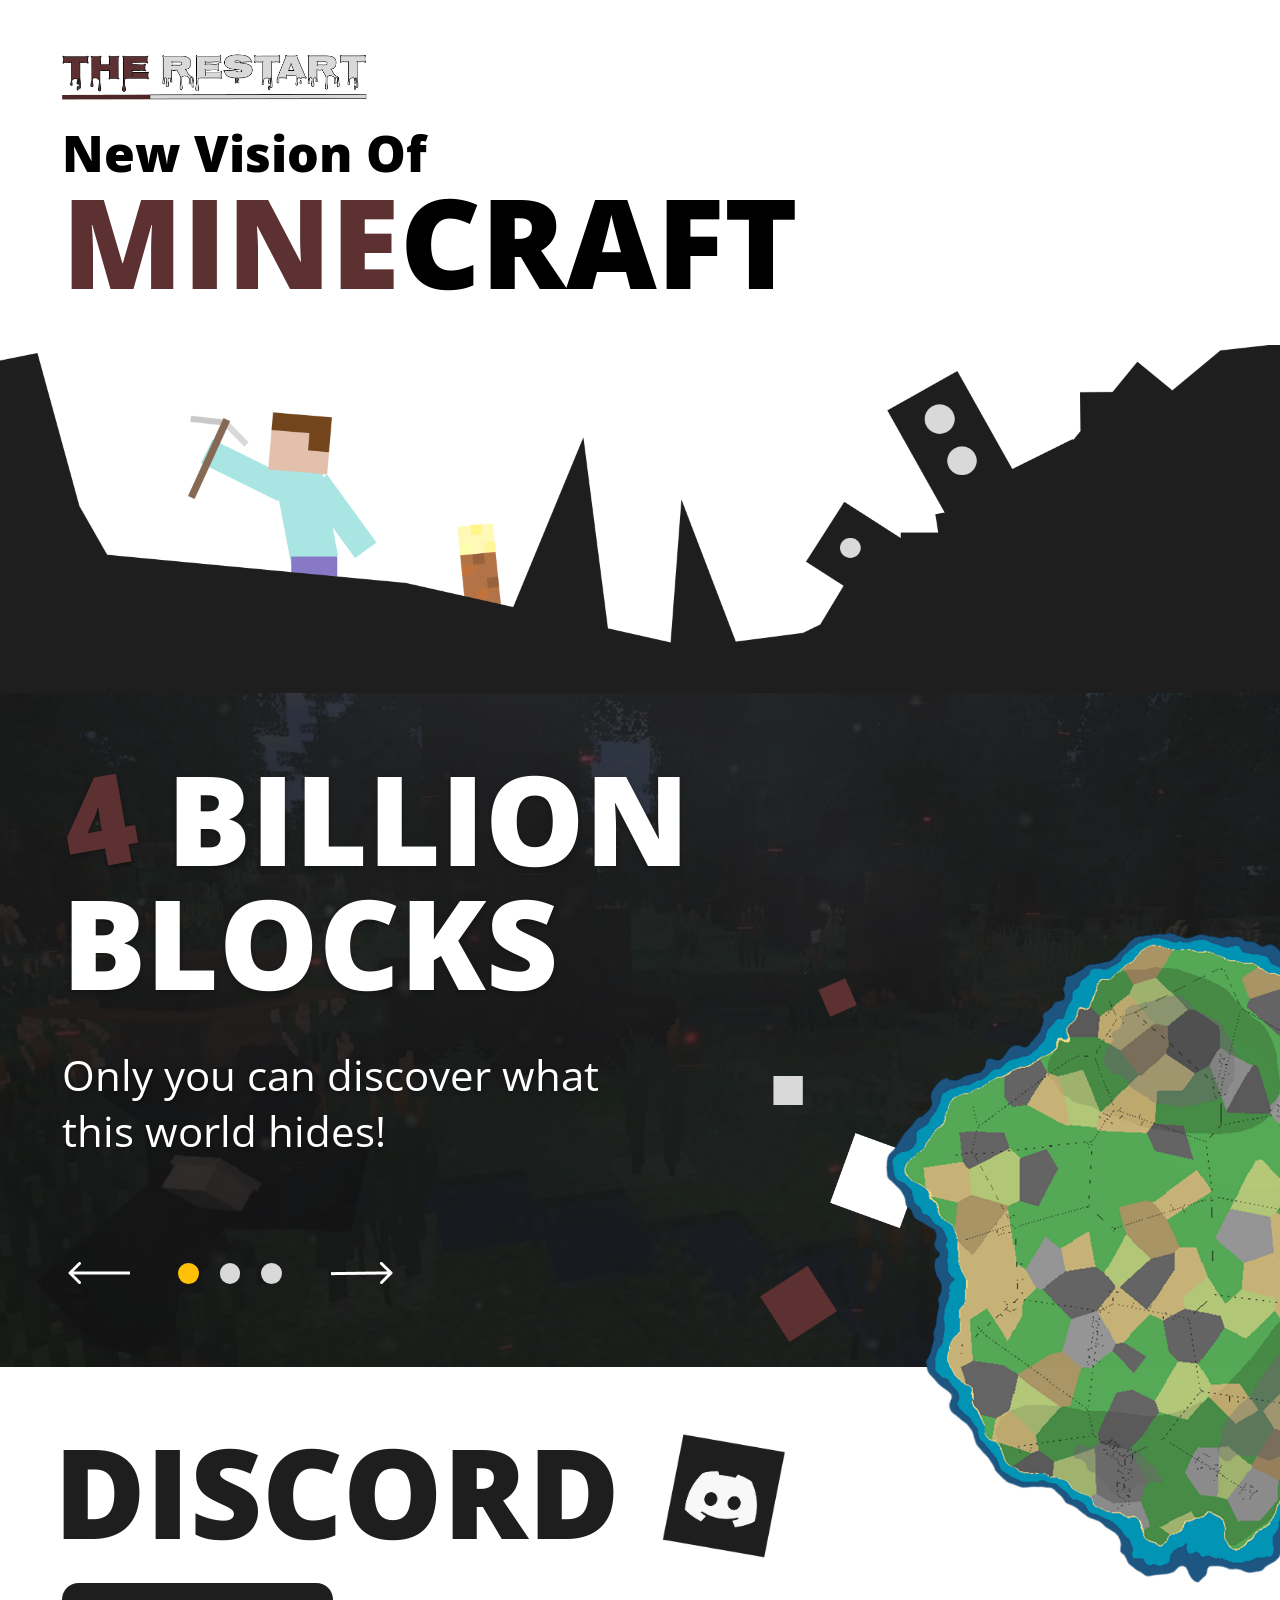
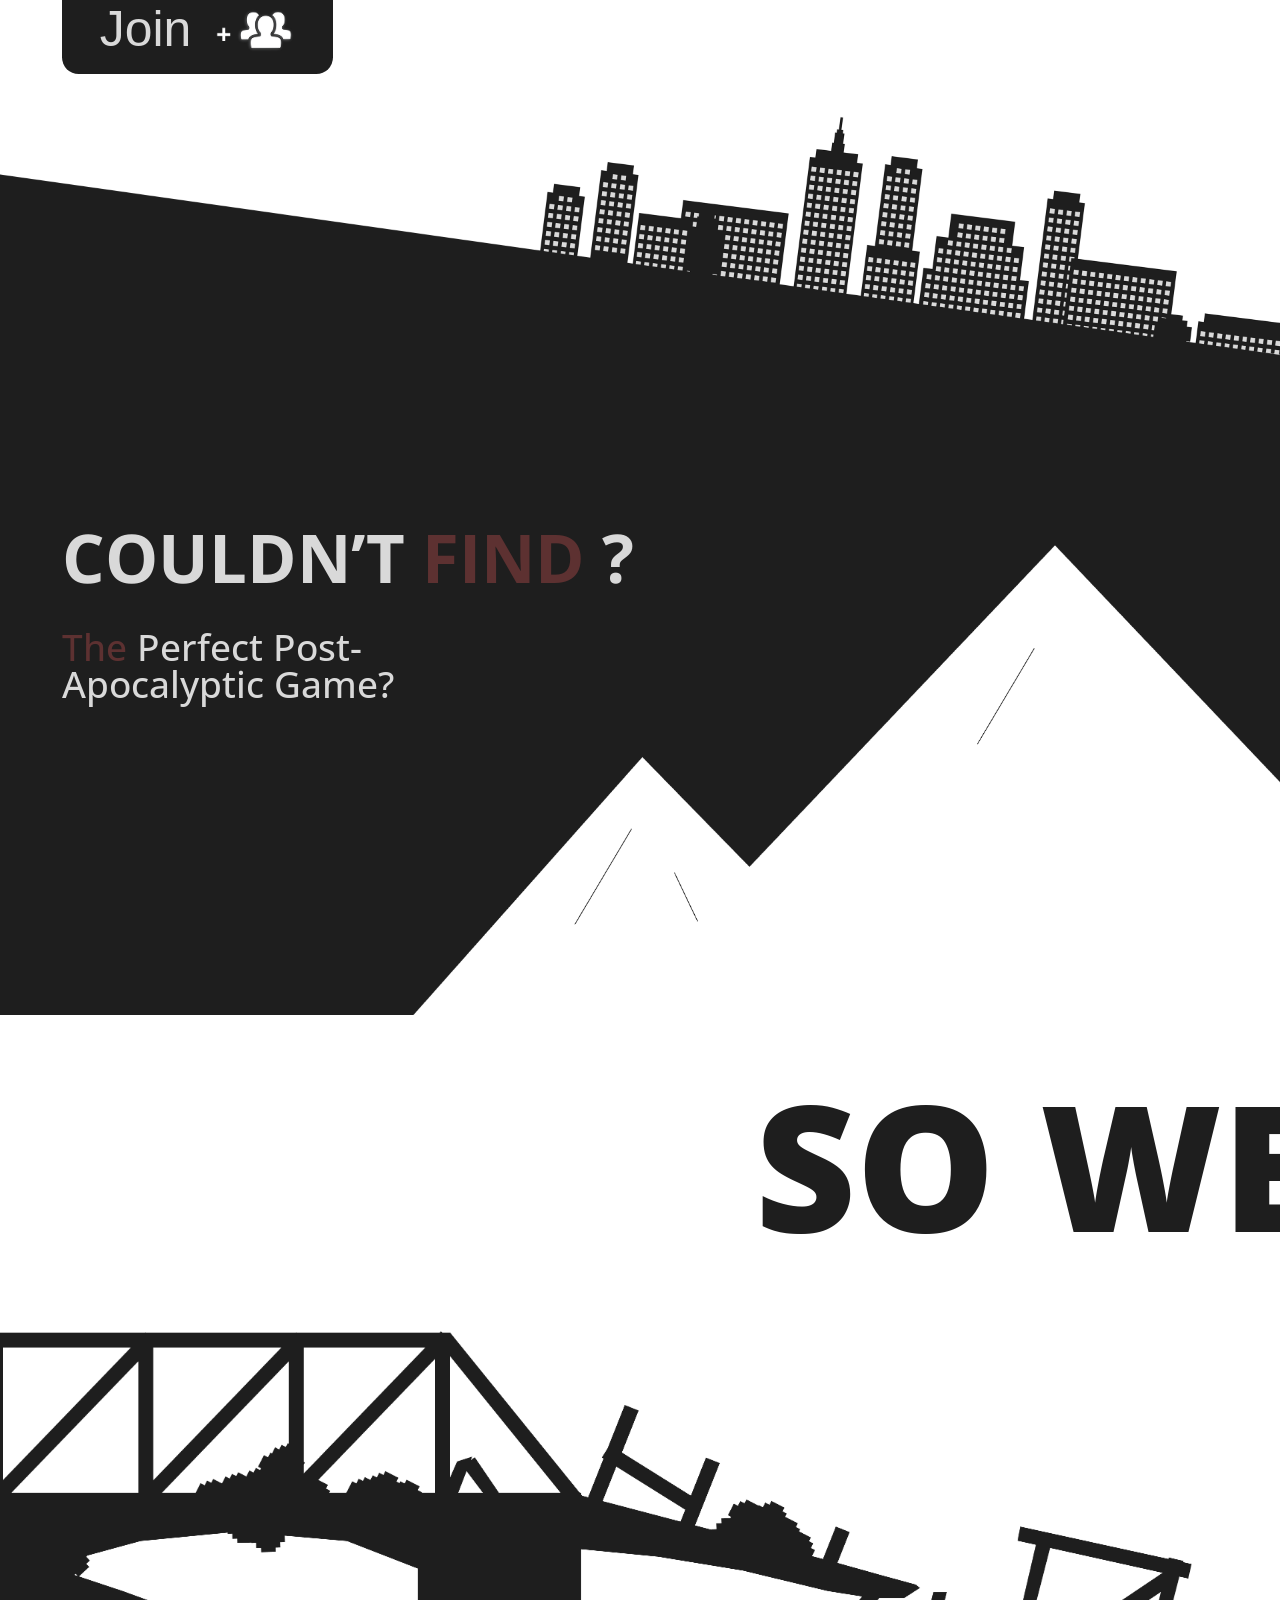
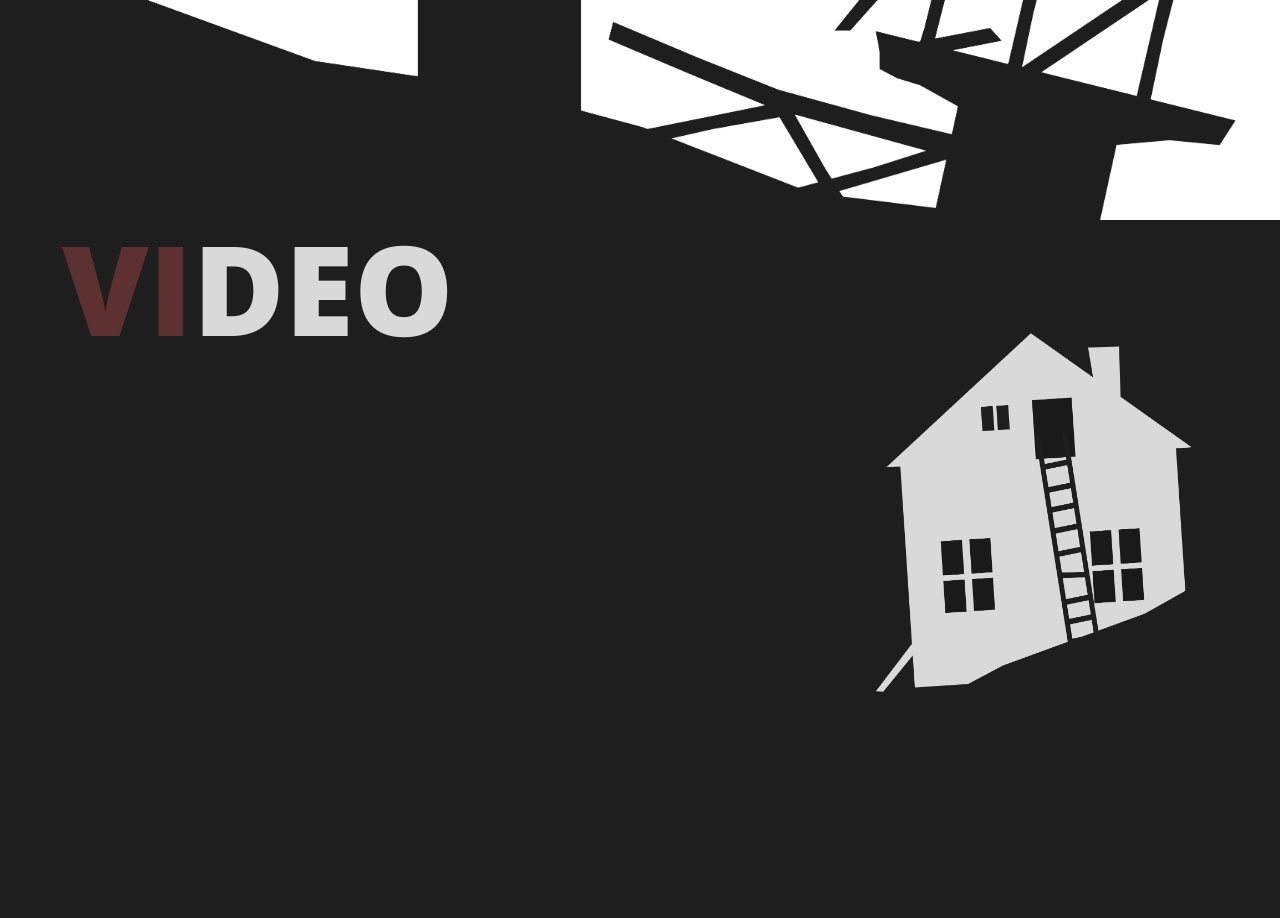
==== commit 1a4d60e3: "update new design fix" ====
--- a/index.html
+++ b/index.html
@@ -19,26 +19,22 @@
                 <div class="first-logo">
                     <img src="img/logo.png" alt="">
                 </div>
-                <h1 class="title first-vision">NEW V<span>I</span>S<span>I</span>ON</h1>
-                <h3 class="title first-of">OF</h3>
+                <h1 class="title first-vision">New Vision Of</h1>
+                <h1 class="title first-title"><span>MINE</span>CRAFT</h1>
             </div>
             <div class="first-img">
                 <img src="img/big-logo.png" alt="">
             </div>
         </div>
     </div>
-    <img class="hero-figna" src="img/section-hero-figna.png" alt="">
-    <div class="second">
-        <h1 class="second-title title"><span>MINE</span>CRAFT</h1>
-        <img src="img/hero-bg.png" class="second-bg" alt="">
-    </div>
+    <img src="img/hero-bg.png" class="second-bg" alt="">
 </section>
 <section class="slider">
     <div class="slider-wrapper">
         <div class="slider-track" id="sliderTrack">
             <div class="slide">
                 <div class="slide-box">
-<!--                    <img src="img/slide-back1.png" alt="" class="slide-bg">-->
+                    <img src="img/slide-back1.png" alt="" class="slide-bg">
                     <div class="slide-container container">
                         <div class="slide-text">
                             <h1 class="slide-title title"><span class="slide-ui-element">4</span> BILLION<br>BLOCKS</h1>
@@ -106,10 +102,10 @@
     <img src="img/section-discord-image.png" alt="" class="discord-image">
 </section>
 <section class="section-kreativ">
-    <div class="container-withoutMargin">
+    <div class="container">
         <div class="kreativ-text">
-            <h1 class="title"><span>THE</span> PERFECT POST-<br>APOCALYPTIC GAME?</h1>
-            <h3>COULDN’T <span>FIND</span> ?</h3>
+            <h1>COULDN’T <span>FIND</span> ?</h1>
+            <h3 class="title"><span>The</span> Perfect Post-<br>Apocalyptic Game?</h3>
         </div>
     </div>
     <img src="img/slide-kretiv-bg.png" alt="">
--- a/style.css
+++ b/style.css
@@ -73,112 +73,34 @@
 .section-hero .first .first-text .first-logo img {
   width: 15rem;
 }
-@media (min-width: 1920px) {
-  .section-hero .first .first-text .first-logo img {
-    width: 20rem;
-  }
-}
 .section-hero .first .first-text .first-vision {
   white-space: nowrap;
   padding-top: 1rem;
-  font-size: 4rem;
-}
-.section-hero .first .first-text .first-vision span:first-child {
-  position: relative;
-}
-.section-hero .first .first-text .first-vision span:first-child::before {
-  font-size: 4rem;
-  content: ".";
-  position: absolute;
-  bottom: -20%;
-  left: 5%;
-}
-.section-hero .first .first-text .first-vision span:last-child {
-  position: relative;
-}
-.section-hero .first .first-text .first-vision span:last-child::before {
-  font-size: 6rem;
-  content: ".";
-  position: absolute;
-  bottom: -33%;
-  left: -14%;
-}
-.section-hero .first .first-text .first-of {
-  font-size: 7rem;
-  margin-left: -0.2rem;
+  font-size: 2.4rem;
+}
+.section-hero .first .first-text .first-title span {
   color: #5D3131;
 }
 .section-hero .first .first-img {
-  width: 35%;
+  width: 30%;
 }
 .section-hero .first .first-img img {
   width: 100%;
   max-width: 25rem;
 }
 @media (min-width: 1920px) {
-  .section-hero .first .first-img {
-    width: 40%;
-  }
   .section-hero .first .first-img img {
     width: 100%;
     max-width: 35rem;
   }
 }
-@media (max-width: 768px) {
-  .section-hero .first .first-img {
-    width: 50%;
-    transform: translateX(60%);
-  }
-  .section-hero .first .first-img img {
-    max-width: 35rem;
-  }
-}
-@media (max-width: 480px) {
+@media (max-width: 1440px) {
   .section-hero .first .first-img {
     display: none;
   }
 }
-.section-hero .hero-figna {
-  max-width: 30%;
-}
-@media (max-width: 768px) {
-  .section-hero .hero-figna {
-    padding: 1rem 0;
-  }
-}
-.section-hero .second .second-title {
-  text-align: center;
-  padding: 1rem 0;
-}
-@media (min-width: 1920px) {
-  .section-hero .second .second-title {
-    font-size: 13rem;
-  }
-}
-@media (max-width: 1920px) {
-  .section-hero .second .second-title {
-    font-size: 10rem;
-  }
-}
-@media (max-width: 1440px) {
-  .section-hero .second .second-title {
-    font-size: 8rem;
-  }
-}
-@media (max-width: 1024px) {
-  .section-hero .second .second-title {
-    font-size: 6rem;
-  }
-}
-@media (max-width: 768px) {
-  .section-hero .second .second-title {
-    font-size: 5rem;
-  }
-}
-.section-hero .second .second-title span {
-  color: #5D3131;
-}
-.section-hero .second img {
+.section-hero .second-bg {
+  margin-top: 2rem;
   max-width: 100%;
   margin-bottom: -1rem;
 }
@@ -196,7 +118,7 @@
 }
 @media (max-width: 768px) {
   .title {
-    font-size: 5rem;
+    font-size: 3.8rem;
   }
 }
 
@@ -250,7 +172,6 @@
   color: #D9D9D9;
   padding: 0.8rem 1.8rem;
   margin-top: 1.4rem;
-  margin-bottom: 1.8rem;
   border: none;
   border-radius: 0.8rem;
 }
@@ -302,17 +223,27 @@
   color: #5D3131;
 }
 .section-kreativ .kreativ-text h1 {
-  font-size: 4rem;
+  margin: 2.4rem 0 1.2rem 0;
+  font-size: 4.8rem;
 }
 @media (min-width: 1440px) {
   .section-kreativ .kreativ-text h1 {
     white-space: nowrap;
   }
 }
+@media (max-width: 1440px) {
+  .section-kreativ .kreativ-text h1 {
+    font-size: 3.2rem;
+  }
+}
 @media (max-width: 480px) {
   .section-kreativ .kreativ-text h1 {
-    font-size: 2.5rem;
-  }
+    font-size: 2.4rem;
+  }
+}
+.section-kreativ .kreativ-text h3 {
+  font-size: 1.8rem;
+  font-weight: 500;
 }
 
 .section-ticker {
@@ -325,7 +256,7 @@
 }
 .section-ticker .ticker-text {
   display: inline-block;
-  font-size: 8rem;
+  font-size: 8.4rem;
   color: #1E1E1E;
 }
 
@@ -408,7 +339,7 @@
 }
 @media (max-width: 1024px) {
   .slide {
-    height: 30rem;
+    height: 25rem;
   }
 }
 .slide.active {
